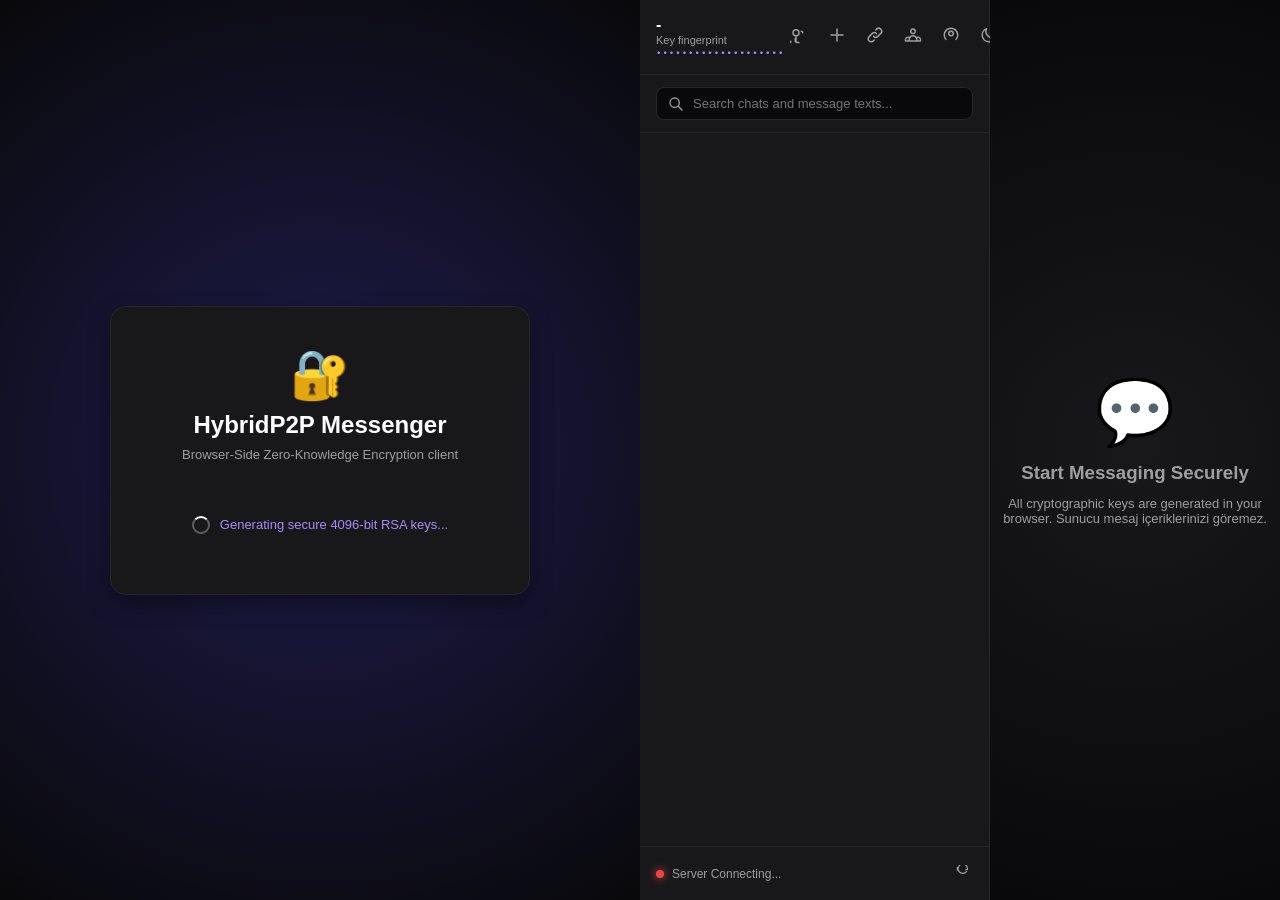
==== static/index.html @ 17b22558 "feat(web): voice messages and incoming link preview cards (W5b) voice.js (new), same protocol as des" ====
<!DOCTYPE html>
<html lang="en">
<head>
    <meta charset="UTF-8">
    <meta name="viewport" content="width=device-width, initial-scale=1.0">
    <title>HybridP2P E2EE Web Messenger</title>
    <meta http-equiv="Content-Security-Policy" 
          content="default-src 'self'; 
                   connect-src 'self' ws: wss: http: https:; 
                   script-src 'self' 'unsafe-inline'; 
                   style-src 'self' 'unsafe-inline' https://fonts.googleapis.com; 
                   font-src 'self' https://fonts.gstatic.com;
                   media-src 'self' blob:;
                   img-src 'self' data: blob:;">
    <!-- Google Fonts -->
    <link rel="preconnect" href="https://fonts.googleapis.com">
    <link rel="preconnect" href="https://fonts.gstatic.com" crossorigin>
    <link href="https://fonts.googleapis.com/css2?family=Outfit:wght@300;400;500;600;700&display=swap" rel="stylesheet">
    
    <link rel="stylesheet" href="./css/styles.css">
    <script>
        try {
            var p = JSON.parse(localStorage.getItem("hybridp2p_prefs") || "{}");
            document.documentElement.dataset.theme = p.theme === "light" ? "light" : "dark";
        } catch (e) { document.documentElement.dataset.theme = "dark"; }
    </script>
</head>
<body>

    <div id="app">
        <!-- ── SCREEN 1: LOGIN ── -->
        <div id="login-screen" class="screen active">
            <div class="login-card">
                <div class="logo-container">
                    <div class="logo-icon">🔐</div>
                    <h2>HybridP2P Messenger</h2>
                    <p>Browser-Side Zero-Knowledge Encryption client</p>
                </div>
                
                <div id="loading-keys-section" class="hidden" style="margin-bottom: 20px;">
                    <div style="display: flex; align-items: center; justify-content: center; gap: 10px; color: var(--accent-hover);">
                        <div class="spinner"></div>
                        <span id="key-gen-status-text" style="font-size: 13px;">Generating secure 4096-bit RSA keys...</span>
                    </div>
                </div>

                <div id="login-form">
                    <div class="input-group">
                        <label for="username-input">Enter Username</label>
                        <input type="text" id="username-input" class="input-control" placeholder="example: alice" autofocus>
                    </div>
                    
                    <div style="text-align: left; margin-bottom: 20px;">
                        <div style="display: flex; align-items: center; gap: 8px; cursor: pointer;">
                            <input type="checkbox" id="import-key-checkbox" style="cursor: pointer; accent-color: var(--accent-color);">
                            <label for="import-key-checkbox" style="cursor: pointer; font-size: 13px; color: var(--text-muted); margin-bottom: 0; text-transform: none; letter-spacing: normal;">Import existing Private Key (.pem)</label>
                        </div>
                    </div>
                    
                    <div id="import-key-section" class="input-group hidden">
                        <div style="display: flex; flex-direction: column; gap: 8px; margin-bottom: 8px;">
                            <label for="import-key-file" style="font-size: 12px; font-weight: bold; text-transform: uppercase;">Or Upload Backup File (.txt / .pem)</label>
                            <input type="file" id="import-key-file" accept=".pem,.txt" style="font-size: 12px; color: var(--text-muted); background: var(--surface-deep); padding: 6px; border: 1px dashed var(--border-color); border-radius: 4px; cursor: pointer;">
                        </div>
                        
                        <label for="private-key-input">Private Key PEM</label>
                        <textarea id="private-key-input" class="input-control" rows="4" placeholder="-----BEGIN PRIVATE KEY-----&#10;...&#10;-----END PRIVATE KEY-----" style="font-family: monospace; font-size: 11px; resize: vertical; margin-bottom: 8px;"></textarea>
                        
                        <div style="display: flex; align-items: center; gap: 8px; cursor: pointer; margin-bottom: 8px;">
                            <input type="checkbox" id="decrypt-key-checkbox" style="cursor: pointer; accent-color: var(--accent-color);">
                            <label for="decrypt-key-checkbox" style="cursor: pointer; font-size: 13px; color: var(--text-muted); margin-bottom: 0; text-transform: none;">This key is password-encrypted</label>
                        </div>
                        
                        <div id="decrypt-password-section" class="hidden" style="margin-bottom: 8px;">
                            <label for="decrypt-password-input">Decryption Password</label>
                            <input type="password" id="decrypt-password-input" class="input-control" placeholder="Enter password to decrypt key">
                        </div>
                    </div>

                    <button id="login-btn" class="btn">
                        <span>Sign In</span>
                    </button>
                </div>
            </div>
        </div>

        <!-- ── SCREEN 2: MAIN MESSENGER ── -->
        <div id="chat-screen" class="screen">
            <!-- Sidebar -->
            <div class="sidebar">
                <div class="sidebar-header">
                    <div class="user-profile">
                        <span id="my-username" class="user-name">-</span>
                        <span id="my-fingerprint" class="user-sub">Key fingerprint</span>
                        <span id="my-private-key-display" class="user-sub" style="font-family: monospace; font-size: 9px; cursor: pointer; color: var(--accent-hover); letter-spacing: 1px; overflow: hidden; text-overflow: ellipsis; white-space: nowrap; max-width: 180px; margin-top: 2px;" title="Click to copy Private Key">••••••••••••••••••••</span>
                    </div>
                    <div class="sidebar-actions">
                        <button id="show-key-btn" class="action-icon-btn" title="View/Backup Private Key">
                            <svg width="18" height="18" fill="none" stroke="currentColor" viewBox="0 0 24 24" xmlns="http://www.w3.org/2000/svg"><path stroke-linecap="round" stroke-linejoin="round" stroke-width="2" d="M15 7a2 2 0 012 2m-9 4a4 4 0 110-8 4 4 0 110 8zm0 0v8a1 1 0 001 1h3m-4-1a1 1 0 01-1-1v-3m-6 4a1 1 0 11-2 0 1 1 0 012 0z"></path></svg>
                        </button>
                        <button id="add-chat-btn" class="action-icon-btn" title="New Chat / Group">
                            <svg width="18" height="18" fill="none" stroke="currentColor" viewBox="0 0 24 24" xmlns="http://www.w3.org/2000/svg"><path stroke-linecap="round" stroke-linejoin="round" stroke-width="2" d="M12 4v16m8-8H4"></path></svg>
                        </button>
                        <button id="pure-p2p-btn" class="action-icon-btn" title="Pure P2P (Sunucusuz Bağlantı)">
                            <svg width="18" height="18" fill="none" stroke="currentColor" viewBox="0 0 24 24" xmlns="http://www.w3.org/2000/svg"><path stroke-linecap="round" stroke-linejoin="round" stroke-width="2" d="M13.828 10.172a4 4 0 00-5.656 0l-4 4a4 4 0 105.656 5.656l1.102-1.101m-.758-4.899a4 4 0 005.656 0l4-4a4 4 0 00-5.656-5.656l-1.1 1.1"></path></svg>
                        </button>
                        <button id="contacts-btn" class="action-icon-btn" title="Kişi rehberi">
                            <svg width="18" height="18" fill="none" stroke="currentColor" viewBox="0 0 24 24" xmlns="http://www.w3.org/2000/svg"><path stroke-linecap="round" stroke-linejoin="round" stroke-width="2" d="M17 20h5v-2a3 3 0 00-5.356-1.857M17 20H7m10 0v-2c0-.656-.126-1.283-.356-1.857M7 20H2v-2a3 3 0 015.356-1.857M7 20v-2c0-.656.126-1.283.356-1.857m0 0a5.002 5.002 0 019.288 0M15 7a3 3 0 11-6 0 3 3 0 016 0z"></path></svg>
                        </button>
                        <button id="own-avatar-btn" class="action-icon-btn own-avatar-btn" title="Profil fotoğrafı (kişilerinize uçtan uca şifreli gönderilir)">
                            <svg width="18" height="18" fill="none" stroke="currentColor" viewBox="0 0 24 24" xmlns="http://www.w3.org/2000/svg"><path stroke-linecap="round" stroke-linejoin="round" stroke-width="2" d="M5.121 17.804A9 9 0 1118.88 17.8M15 10a3 3 0 11-6 0 3 3 0 016 0z"></path></svg>
                        </button>
                        <input type="file" id="own-avatar-input" accept="image/*" class="hidden">
                        <button id="theme-toggle-btn" class="action-icon-btn" title="Tema değiştir (açık / koyu)">
                            <svg width="18" height="18" fill="none" stroke="currentColor" viewBox="0 0 24 24" xmlns="http://www.w3.org/2000/svg"><path stroke-linecap="round" stroke-linejoin="round" stroke-width="2" d="M20.354 15.354A9 9 0 018.646 3.646 9.003 9.003 0 0012 21a9.003 9.003 0 008.354-5.646z"></path></svg>
                        </button>
                        <button id="sound-toggle-btn" class="action-icon-btn" title="Bildirim sesi">
                            <svg width="18" height="18" fill="none" stroke="currentColor" viewBox="0 0 24 24" xmlns="http://www.w3.org/2000/svg"><path stroke-linecap="round" stroke-linejoin="round" stroke-width="2" d="M15 17h5l-1.405-1.405A2.032 2.032 0 0118 14.158V11a6.002 6.002 0 00-4-5.659V5a2 2 0 10-4 0v.341C7.67 6.165 6 8.388 6 11v3.159c0 .538-.214 1.055-.595 1.436L4 17h5m6 0v1a3 3 0 11-6 0v-1m6 0H9"></path></svg>
                        </button>
                        <button id="logout-btn" class="action-icon-btn" title="Sign Out">
                            <svg width="18" height="18" fill="none" stroke="currentColor" viewBox="0 0 24 24" xmlns="http://www.w3.org/2000/svg"><path stroke-linecap="round" stroke-linejoin="round" stroke-width="2" d="M17 16l4-4m0 0l-4-4m4 4H7m6 4v1a3 3 0 01-3 3H6a3 3 0 01-3-3V7a3 3 0 013-3h4a3 3 0 013 3v1"></path></svg>
                        </button>
                    </div>
                </div>

                <!-- Global Search -->
                <div class="search-wrapper">
                    <div class="search-box">
                        <svg width="16" height="16" fill="none" stroke="currentColor" viewBox="0 0 24 24" xmlns="http://www.w3.org/2000/svg"><path stroke-linecap="round" stroke-linejoin="round" stroke-width="2" d="M21 21l-6-6m2-5a7 7 0 11-14 0 7 7 0 0114 0z"></path></svg>
                        <input type="text" id="global-search-input" placeholder="Search chats and message texts...">
                    </div>
                </div>

                <!-- Chat Tile Listings -->
                <div id="inbox-list" class="inbox-list">
                    <!-- Dynamic -->
                </div>

                <!-- Sidebar Server Status Footer -->
                <div class="sidebar-footer" id="sidebar-server-footer">
                    <div class="server-status-container">
                        <span class="server-status-dot offline" id="server-status-dot"></span>
                        <span class="server-status-text" id="server-status-text">Server Connecting...</span>
                    </div>
                    <button id="reconnect-server-btn" class="action-icon-btn" title="Reconnect to Server" style="padding: 4px;">
                        <svg width="14" height="14" fill="none" stroke="currentColor" viewBox="0 0 24 24" xmlns="http://www.w3.org/2000/svg"><path stroke-linecap="round" stroke-linejoin="round" stroke-width="2" d="M4 4v5h.582m15.356 2A8.001 8.001 0 1121.21 8H18.5"></path></svg>
                    </button>
                </div>
            </div>

            <!-- Chat Pane -->
            <div id="chat-window" class="chat-window">
                <!-- Empty state -->
                <div id="empty-chat-state" class="empty-chat-state">
                    <div class="empty-chat-icon">💬</div>
                    <h3>Start Messaging Securely</h3>
                    <p style="font-size: 13px; color: var(--text-muted); max-width: 320px; text-align: center;">All cryptographic keys are generated in your browser. Sunucu mesaj içeriklerinizi göremez.</p>
                </div>

                <!-- Active Chat Window -->
                <div id="active-chat" class="hidden" style="display: flex; flex-direction: column; height: 100%; width: 100%;">
                    <!-- Header -->
                    <div class="chat-header">
                        <div class="chat-header-info">
                            <div id="chat-avatar" class="avatar">U</div>
                            <div class="chat-header-meta">
                                <span id="chat-partner-name" class="chat-header-title">Partner</span>
                                <span id="chat-partner-status" class="chat-header-status">
                                    <span class="status-dot"></span> <span id="status-label">Offline</span>
                                </span>
                            </div>
                        </div>
                        <div class="chat-header-actions">
                            <!-- Audio Call -->
                            <button id="audio-call-btn" class="call-btn" title="Start Audio Call">
                                <svg width="17" height="17" fill="none" stroke="currentColor" viewBox="0 0 24 24"><path stroke-linecap="round" stroke-linejoin="round" stroke-width="2" d="M3 5a2 2 0 012-2h3.28a1 1 0 01.948.684l1.498 4.493a1 1 0 01-.502 1.21l-2.257 1.13a11.042 11.042 0 005.516 5.516l1.13-2.257a1 1 0 011.21-.502l4.493 1.498a1 1 0 01.684.949V19a2 2 0 01-2 2h-1C9.716 21 3 14.284 3 6V5z"/></svg>
                            </button>
                            <!-- Video Call -->
                            <button id="video-call-btn" class="call-btn" title="Start Video Call">
                                <svg width="17" height="17" fill="none" stroke="currentColor" viewBox="0 0 24 24"><path stroke-linecap="round" stroke-linejoin="round" stroke-width="2" d="M15 10l4.553-2.276A1 1 0 0121 8.723v6.554a1 1 0 01-1.447.894L15 14M5 18h8a2 2 0 002-2V8a2 2 0 00-2-2H5a2 2 0 00-2 2v8a2 2 0 002 2z"/></svg>
                            </button>
                            <!-- Ephemeral mode toggle -->
                            <button id="ephemeral-btn" class="action-icon-btn" title="Ephemeral Mode (Don't save chat history)">
                                <svg id="ephemeral-icon-svg" width="18" height="18" fill="none" stroke="currentColor" viewBox="0 0 24 24" xmlns="http://www.w3.org/2000/svg"><path stroke-linecap="round" stroke-linejoin="round" stroke-width="2" d="M15 12a3 3 0 11-6 0 3 3 0 016 0z"></path><path stroke-linecap="round" stroke-linejoin="round" stroke-width="2" d="M2.458 12C3.732 7.943 7.523 5 12 5c4.478 0 8.268 2.943 9.542 7-1.274 4.057-5.064 7-9.542 7-4.477 0-8.268-2.943-9.542-7z"></path></svg>
                            </button>
                            <!-- View Once toggle: circle with bold "1" -->
                            <button id="view-once-btn" class="action-icon-btn view-once-circle-btn" title="Send next message as View-Once">
                                <span class="view-once-circle-label">1</span>
                            </button>
                            <!-- Group Rekey -->
                            <button id="group-rekey-btn" class="action-icon-btn hidden" title="Generate New Group Key" style="color: var(--accent-hover);">
                                🔑
                            </button>
                            <!-- Leave Group -->
                            <button id="leave-group-btn" class="action-icon-btn hidden" title="Leave Group" style="color: var(--danger);">
                                ✕
                            </button>
                        </div>
                    </div>

                    <!-- Scrollable Chat Area -->
                    <div id="chat-body" class="chat-body">
                        <!-- Messages dynamic -->
                    </div>

                    <!-- Input Panel -->
                    <div class="chat-input-panel" style="flex-direction: column; align-items: stretch; gap: 8px;">
                        <!-- Staged File Preview -->
                        <div id="staged-file-container" class="hidden" style="display: flex; align-items: center; justify-content: space-between; background-color: var(--border-color); padding: 8px 12px; border-radius: 8px; font-size: 13px;">
                            <div style="display: flex; align-items: center; gap: 8px;">
                                <span style="font-size: 16px;">📎</span>
                                <span id="staged-file-name" style="font-weight: 500; max-width: 250px; overflow: hidden; text-overflow: ellipsis; white-space: nowrap;">filename.jpg</span>
                                <span id="staged-file-size" style="color: var(--text-muted); font-size: 11px;">(0 KB)</span>
                            </div>
                            <button id="cancel-staged-btn" class="action-icon-btn" style="color: var(--offline-color); padding: 2px;">✕</button>
                        </div>
                        
                        <!-- Uploading Progress Bar -->
                        <div id="upload-progress-container" class="hidden" style="width: 100%;">
                            <div style="display: flex; justify-content: space-between; font-size: 11px; margin-bottom: 4px; color: var(--accent-hover);">
                                <span id="upload-status-text">Encrypting and uploading...</span>
                                <span id="upload-percentage-text">0%</span>
                            </div>
                            <div style="width: 100%; height: 4px; background-color: var(--surface-alt); border-radius: 2px; overflow: hidden;">
                                <div id="upload-progress-bar" style="width: 0%; height: 100%; background-color: var(--accent-color); transition: width 0.2s;"></div>
                            </div>
                        </div>

                        <!-- Controls Row -->
                        <div style="display: flex; align-items: center; gap: 12px; width: 100%;">
                            <input type="file" id="file-input" class="hidden">
                            <button id="attach-btn" class="action-icon-btn" style="padding: 10px; border-radius: 50%; width: 40px; height: 40px; display: flex; align-items: center; justify-content: center; flex-shrink: 0; background-color: var(--surface-deep); border: 1px solid var(--border-color);" title="Attach file (Max 10MB)">
                                <svg width="18" height="18" fill="none" stroke="currentColor" viewBox="0 0 24 24" xmlns="http://www.w3.org/2000/svg">
                                    <path stroke-linecap="round" stroke-linejoin="round" stroke-width="2" d="M15.172 7l-6.586 6.586a2 2 0 102.828 2.828l6.414-6.586a4 4 0 00-5.656-5.656l-6.415 6.585a6 6 0 108.486 8.486L20.5 13"></path>
                                </svg>
                            </button>
                            <button id="voice-btn" class="action-icon-btn voice-btn" title="Sesli mesaj kaydet">
                                <svg width="18" height="18" fill="none" stroke="currentColor" viewBox="0 0 24 24" xmlns="http://www.w3.org/2000/svg"><path stroke-linecap="round" stroke-linejoin="round" stroke-width="2" d="M19 11a7 7 0 01-7 7m0 0a7 7 0 01-7-7m7 7v4m0 0H8m4 0h4m-4-8a3 3 0 01-3-3V5a3 3 0 116 0v6a3 3 0 01-3 3z"></path></svg>
                            </button>
                            <div id="recording-bar" class="recording-bar hidden">
                                <span class="rec-dot"></span>
                                <span id="recording-time">0:00</span>
                                <button id="recording-cancel-btn" class="action-icon-btn" title="Kaydı iptal et">✕</button>
                            </div>
                            <input type="text" id="message-input" class="input-message-box" placeholder="Type your secure message...">
                            <button id="send-btn" class="btn" style="width: auto; padding: 10px 18px; border-radius: 24px;">
                                <svg width="16" height="16" fill="none" stroke="currentColor" viewBox="0 0 24 24" xmlns="http://www.w3.org/2000/svg"><path stroke-linecap="round" stroke-linejoin="round" stroke-width="2" d="M12 19l9 2-9-18-9 18 9-2zm0 0v-8"></path></svg>
                            </button>
                        </div>
                    </div>
                </div>
            </div>
        </div>
    </div>

    <!-- ── VoIP: Incoming Call Overlay ── -->
    <div id="incoming-call-overlay">
        <div class="incoming-call-card">
            <div id="ic-avatar" class="incoming-call-avatar">U</div>
            <div id="ic-type" class="incoming-call-type">📞 Incoming Audio Call</div>
            <div id="ic-name" class="incoming-call-name">Caller</div>
            <div class="incoming-call-actions">
                <button class="call-action-btn accept" id="ic-accept-btn" title="Accept">
                    <svg width="28" height="28" fill="none" stroke="currentColor" viewBox="0 0 24 24"><path stroke-linecap="round" stroke-linejoin="round" stroke-width="2" d="M3 5a2 2 0 012-2h3.28a1 1 0 01.948.684l1.498 4.493a1 1 0 01-.502 1.21l-2.257 1.13a11.042 11.042 0 005.516 5.516l1.13-2.257a1 1 0 011.21-.502l4.493 1.498a1 1 0 01.684.949V19a2 2 0 01-2 2h-1C9.716 21 3 14.284 3 6V5z"/></svg>
                </button>
                <button class="call-action-btn reject" id="ic-reject-btn" title="Reject">
                    <svg width="28" height="28" fill="none" stroke="white" viewBox="0 0 24 24"><path stroke-linecap="round" stroke-linejoin="round" stroke-width="2" d="M16 8l2-2m0 0l2-2m-2 2l-2-2m2 2l2 2M3 5a2 2 0 012-2h3.28a1 1 0 01.948.684l1.498 4.493a1 1 0 01-.502 1.21l-2.257 1.13a11.042 11.042 0 005.516 5.516l1.13-2.257a1 1 0 011.21-.502l4.493 1.498a1 1 0 01.684.949V19a2 2 0 01-2 2h-1C9.716 21 3 14.284 3 6V5z"/></svg>
                </button>
            </div>
        </div>
    </div>

    <!-- ── VoIP: Active Call Screen ── -->
    <div id="active-call-screen">
        <!-- Hidden audio element for remote stream -->
        <audio id="remote-audio" autoplay playsinline style="display:none;"></audio>
        <video id="remote-video" autoplay playsinline style="display:none; width:100%; max-height:50vh; border-radius:16px; object-fit:cover;"></video>
        <video id="local-video"  autoplay muted    playsinline style="display:none; position:fixed; bottom:120px; right:24px; width:120px; border-radius:12px; border:2px solid var(--accent-color); z-index:9100;"></video>

        <div class="active-call-top">
            <div id="ac-avatar" class="active-call-avatar">U</div>
            <div id="ac-name" class="active-call-name">Partner</div>
            <div id="ac-status" class="active-call-status">Connecting...</div>
            <div id="call-timer">00:00</div>
            <div id="conn-quality" class="conn-quality">🔄 Establishing P2P connection...</div>
        </div>

        <div class="active-call-controls">
            <button id="mute-btn" class="ctrl-btn" title="Mute / Unmute">
                <svg width="22" height="22" fill="none" stroke="currentColor" viewBox="0 0 24 24"><path stroke-linecap="round" stroke-linejoin="round" stroke-width="2" d="M19 11a7 7 0 01-7 7m0 0a7 7 0 01-7-7m7 7v4m0 0H8m4 0h4m-4-8a3 3 0 01-3-3V5a3 3 0 116 0v6a3 3 0 01-3 3z"/></svg>
            </button>
            <button id="cam-btn" class="ctrl-btn hidden" title="Camera On / Off">
                <svg width="22" height="22" fill="none" stroke="currentColor" viewBox="0 0 24 24"><path stroke-linecap="round" stroke-linejoin="round" stroke-width="2" d="M15 10l4.553-2.276A1 1 0 0121 8.723v6.554a1 1 0 01-1.447.894L15 14M5 18h8a2 2 0 002-2V8a2 2 0 00-2-2H5a2 2 0 00-2 2v8a2 2 0 002 2z"/></svg>
            </button>
            <button id="end-call-btn" class="ctrl-btn end-call" title="End Call">
                <svg width="30" height="30" fill="none" stroke="white" viewBox="0 0 24 24"><path stroke-linecap="round" stroke-linejoin="round" stroke-width="2" d="M16 8l2-2m0 0l2-2m-2 2l-2-2m2 2l2 2M3 5a2 2 0 012-2h3.28a1 1 0 01.948.684l1.498 4.493a1 1 0 01-.502 1.21l-2.257 1.13a11.042 11.042 0 005.516 5.516l1.13-2.257a1 1 0 011.21-.502l4.493 1.498a1 1 0 01.684.949V19a2 2 0 01-2 2h-1C9.716 21 3 14.284 3 6V5z"/></svg>
            </button>
        </div>
    </div>

    <!-- Modal: Start New Chat -->
    <div id="new-chat-modal" class="modal-overlay">
        <div class="modal">
            <div class="modal-header">
                <span class="modal-title">New Chat / Group</span>
                <button id="modal-close-btn" class="action-icon-btn">✕</button>
            </div>
            <div class="modal-tabs" style="display: flex; gap: 15px; margin-bottom: 20px; border-bottom: 1px solid var(--border-color); padding-bottom: 10px;">
                <button id="tab-dm" class="tab-btn active" style="background: none; border: none; color: var(--accent-color); font-weight: 600; cursor: pointer; border-bottom: 2px solid var(--accent-color); padding-bottom: 5px; font-size: 14px;">Direct Message</button>
                <button id="tab-group" class="tab-btn" style="background: none; border: none; color: var(--text-muted); font-weight: 600; cursor: pointer; padding-bottom: 5px; font-size: 14px;">Group Chat</button>
            </div>
            
            <!-- DM Section -->
            <div id="section-dm" class="tab-section">
                <div class="input-group" style="margin-bottom: 0;">
                    <label for="new-username-input">Enter Username</label>
                    <input type="text" id="new-username-input" class="input-control" placeholder="bob">
                </div>
            </div>
            
            <!-- Group Section -->
            <div id="section-group" class="tab-section" style="display: none; flex-direction: column; gap: 15px;">
                <div class="input-group" style="margin-bottom: 0;">
                    <label for="group-name-input">Group Name</label>
                    <input type="text" id="group-name-input" class="input-control" placeholder="Project Team">
                </div>
                <div class="input-group" style="margin-bottom: 0;">
                    <label for="group-members-input">Group Members (comma-separated)</label>
                    <input type="text" id="group-members-input" class="input-control" placeholder="alice, bob, charlie">
                </div>
            </div>
            
            <div class="modal-footer" style="margin-top: 20px;">
                <button id="new-chat-cancel-btn" class="btn" style="background-color: var(--border-color); width: auto;">Cancel</button>
                <button id="new-chat-confirm-btn" class="btn" style="width: auto; padding: 10px 20px;">Start Chat</button>
            </div>
        </div>
    </div>

    <!-- Modal: Pure P2P (Sunucusuz) Connection -->
    <div id="p2p-modal" class="modal-overlay">
        <div class="modal" style="max-width: 480px;">
            <div class="modal-header">
                <span class="modal-title">Pure P2P (Sunucusuz Bağlantı)</span>
                <button id="p2p-close-btn" class="action-icon-btn">✕</button>
            </div>
            <p style="font-size: 12px; color: var(--text-muted); font-weight: 500; margin-bottom: 12px;">
                Sunucusuz doğrudan E2EE bağlantısı kurmak için SDP kodlarını kopyalayıp yapıştırın.
            </p>
            
            <!-- Tab Headers -->
            <div style="display: flex; gap: 10px; margin-bottom: 15px; border-bottom: 1px solid var(--border-color); padding-bottom: 5px;">
                <button id="p2p-tab-caller" class="tab-btn active" style="flex: 1; padding: 8px; background: transparent; border: none; color: var(--text-color); border-bottom: 2px solid var(--accent-color); font-weight: 600; cursor: pointer;">Arama Başlat (Caller)</button>
                <button id="p2p-tab-callee" class="tab-btn" style="flex: 1; padding: 8px; background: transparent; border: none; color: var(--text-muted); border-bottom: 2px solid transparent; font-weight: 600; cursor: pointer;">Aramaya Cevap Ver (Callee)</button>
            </div>

            <!-- Caller Tab Content -->
            <div id="p2p-content-caller" class="tab-content">
                <div class="input-group" style="margin-bottom: 10px;">
                    <label for="p2p-call-type">Görüşme Tipi</label>
                    <select id="p2p-call-type" class="input-control" style="background-color: var(--surface-deep); border: 1px solid var(--border-color); color: var(--text-color); padding: 10px; border-radius: 4px; width: 100%;">
                        <option value="audio">🎙️ Sesli Arama (Audio)</option>
                        <option value="video">📹 Görüntülü Arama (Video)</option>
                    </select>
                </div>
                <button id="p2p-gen-offer-btn" class="btn" style="background-color: var(--accent-color); margin-bottom: 10px;">1. Arama Teklifi (Offer) Üret</button>
                
                <div id="p2p-caller-loading" class="hidden" style="display: flex; align-items: center; gap: 8px; margin-bottom: 10px; color: var(--accent-hover);">
                    <div class="spinner" style="width: 16px; height: 16px; border: 2px solid transparent; border-top-color: var(--accent-color); border-radius: 50%; animation: spin 1s linear infinite;"></div>
                    <span style="font-size: 12px;">ICE adayları toplanıyor (bu işlem 2-5 sn sürebilir)...</span>
                </div>
                
                <div class="input-group" style="margin-bottom: 8px;">
                    <label for="p2p-offer-code">Sizin Teklifiniz (Offer Kodu)</label>
                    <textarea id="p2p-offer-code" class="input-control" rows="4" readonly placeholder="Burada kod üretilecek..." style="font-family: monospace; font-size: 10px; background-color: var(--surface-deep); color: var(--text-color); border-color: var(--border-color); resize: none;"></textarea>
                </div>
                <button id="p2p-copy-offer-btn" class="btn" style="background-color: var(--border-color); margin-bottom: 15px;" disabled>Teklifi Kopyala</button>

                <div class="input-group" style="margin-bottom: 8px;">
                    <label for="p2p-caller-answer-code">2. Karşı Tarafın Cevabı (Answer Kodu)</label>
                    <textarea id="p2p-caller-answer-code" class="input-control" rows="4" placeholder="Karşı taraftan gelen Answer kodunu buraya yapıştırın..." style="font-family: monospace; font-size: 10px; background-color: var(--surface-deep); color: var(--text-color); border-color: var(--border-color); resize: none;"></textarea>
                </div>
                <button id="p2p-connect-btn" class="btn" style="background-color: var(--accent-color);" disabled>3. Bağlan ve Görüşmeyi Başlat</button>
            </div>

            <!-- Callee Tab Content -->
            <div id="p2p-content-callee" class="tab-content hidden">
                <div class="input-group" style="margin-bottom: 10px;">
                    <label for="p2p-callee-offer-code">1. Karşı Tarafın Teklifi (Offer Kodu)</label>
                    <textarea id="p2p-callee-offer-code" class="input-control" rows="4" placeholder="Karşı taraftan gelen Offer kodunu buraya yapıştırın..." style="font-family: monospace; font-size: 10px; background-color: var(--surface-deep); color: var(--text-color); border-color: var(--border-color); resize: none;"></textarea>
                </div>
                <button id="p2p-gen-answer-btn" class="btn" style="background-color: var(--accent-color); margin-bottom: 10px;">2. Kabul Et ve Cevap (Answer) Üret</button>
                
                <div id="p2p-callee-loading" class="hidden" style="display: flex; align-items: center; gap: 8px; margin-bottom: 10px; color: var(--accent-hover);">
                    <div class="spinner" style="width: 16px; height: 16px; border: 2px solid transparent; border-top-color: var(--accent-color); border-radius: 50%; animation: spin 1s linear infinite;"></div>
                    <span style="font-size: 12px;">ICE adayları toplanıyor (bu işlem 2-5 sn sürebilir)...</span>
                </div>
                
                <div class="input-group" style="margin-bottom: 8px;">
                    <label for="p2p-answer-code">Kabul Cevabınız (Answer Kodu)</label>
                    <textarea id="p2p-answer-code" class="input-control" rows="4" readonly placeholder="Cevap kodunuz burada üretilecek..." style="font-family: monospace; font-size: 10px; background-color: var(--surface-deep); color: var(--text-color); border-color: var(--border-color); resize: none;"></textarea>
                </div>
                <button id="p2p-copy-answer-btn" class="btn" style="background-color: var(--border-color);" disabled>Cevabı Kopyala</button>
            </div>
        </div>
    </div>

    <!-- Modal: Backup Private Key -->
    <div id="backup-key-modal" class="modal-overlay">
        <div class="modal">
            <div class="modal-header">
                <span class="modal-title">Backup Private Key</span>
                <button id="backup-key-close-btn" class="action-icon-btn">✕</button>
            </div>
            <p style="font-size: 12px; color: var(--danger); font-weight: 500;">WARNING: Keep this private key secret! Anyone with access to this key can read your messages and impersonate you.</p>
            <div class="input-group" style="margin-bottom: 12px;">
                <label for="backup-key-textarea">Your Private Key PEM</label>
                <textarea id="backup-key-textarea" class="input-control" rows="6" readonly style="font-family: monospace; font-size: 10px; resize: none; background-color: var(--surface-deep); color: var(--text-color); border-color: var(--border-color);"></textarea>
            </div>
            <div style="border-top: 1px solid var(--border-color); padding-top: 12px; margin-bottom: 12px; text-align: left;">
                <label style="font-size: 12px; font-weight: bold; text-transform: uppercase; margin-bottom: 6px; display: block;">🔒 Encrypt Backup with Password (Highly Recommended)</label>
                <div style="display: flex; gap: 8px;">
                    <input type="password" id="backup-password-input" class="input-control" placeholder="Choose a password for backup" style="margin-bottom: 0; background-color: var(--surface-deep); border: 1px solid var(--border-color); color: var(--text-color); border-radius: 4px; padding: 10px;">
                    <button id="backup-key-encrypt-download-btn" class="btn" style="width: auto; padding: 10px 16px; font-size: 13px; white-space: nowrap; background-color: var(--accent-color);">Encrypt & Download</button>
                </div>
            </div>
            <div class="modal-footer">
                <button id="backup-key-copy-btn" class="btn" style="background-color: var(--border-color); width: auto; padding: 10px 20px;">Copy PEM</button>
            </div>
        </div>
    </div>

    <!-- Modal: Kişi rehberi -->
    <div id="contacts-modal" class="modal-overlay">
        <div class="modal" style="max-width: 440px;">
            <div class="modal-header">
                <span class="modal-title">Kişi rehberi</span>
                <button id="contacts-close-btn" class="action-icon-btn">✕</button>
            </div>
            <input type="text" id="contacts-search" class="input-control" placeholder="İsme göre ara...">
            <div id="contacts-list" class="contacts-list"></div>
            <p style="font-size: 11px; color: var(--text-muted); margin-top: 8px;">Parmak izini karşı tarafla başka bir kanaldan (yüz yüze, telefon) karşılaştırarak anahtarın gerçekten ona ait olduğunu doğrulayın.</p>
        </div>
    </div>

    <!-- Modal: Mesajı düzenle / herkesten sil -->
    <div id="edit-message-modal" class="modal-overlay">
        <div class="modal" style="max-width: 420px;">
            <div class="modal-header">
                <span class="modal-title">Mesajı düzenle</span>
            </div>
            <textarea id="edit-message-input" class="input-control" rows="3" maxlength="8000" style="resize: vertical;"></textarea>
            <p style="font-size: 11px; color: var(--text-muted); margin-top: 6px;">"Herkesten sil" karşı tarafta da kaldırır; mesaj daha önce okunmuş veya kopyalanmış olabilir.</p>
            <div class="modal-footer" style="display: flex; gap: 8px; justify-content: space-between;">
                <button id="edit-message-delete-btn" class="btn" style="width: auto; padding: 10px 16px; background-color: var(--danger);">Herkesten sil</button>
                <div style="display: flex; gap: 8px;">
                    <button id="edit-message-cancel-btn" class="btn" style="width: auto; padding: 10px 16px; background-color: var(--border-color); color: var(--text-color);">İptal</button>
                    <button id="edit-message-save-btn" class="btn" style="width: auto; padding: 10px 16px;">Kaydet</button>
                </div>
            </div>
        </div>
    </div>

    <!-- Modal: View Once Message -->
    <div id="view-once-modal" class="modal-overlay">
        <div class="modal" style="max-width: 400px; text-align: center;">
            <div class="modal-header" style="justify-content: center;">
                <span class="modal-title" style="color: var(--danger); font-weight: 700; display: flex; align-items: center; gap: 6px;">
                    👁️ View-Once Message
                </span>
            </div>
            <div style="background-color: var(--surface-deep); border: 1px solid var(--border-color); border-radius: 8px; padding: 24px; margin: 8px 0; font-size: 15px; word-wrap: break-word; color: var(--text-color); min-height: 80px; display: flex; align-items: center; justify-content: center; line-height: 1.5;">
                <span id="view-once-modal-content"></span>
            </div>
            <p style="font-size: 11px; color: var(--text-muted); margin-bottom: 8px;">Closing this window will permanently destroy the message.</p>
            <div class="modal-footer" style="justify-content: center;">
                <button id="view-once-modal-close-btn" class="btn" style="width: auto; padding: 10px 32px; background-color: var(--danger);">Close & Destroy</button>
            </div>
        </div>
    </div>

    <!-- Web Crypto Implementation Scripts -->
    <script type="module" src="./js/app.js"></script>
</body>
</html>
---- static/css/styles.css ----
/* Custom Vanilla CSS for Premium UI/UX */
:root {
    --bg-color: #09090b;
    --container-bg: #18181b;
    --border-color: #27272a;
    --accent-color: #8b5cf6;
    --accent-hover: #a78bfa;
    --text-color: #ffffff;
    --text-muted: #9e9e9e;
    --bubble-me: #8b5cf6;
    --bubble-other: #27272a;
    --online-color: #22c55e;
    --offline-color: #ef4444;
    /* Tema belirteçleri: renkler yalnızca burada ve aşağıdaki açık tema bloğunda */
    --surface-deep: #09090b;
    --surface: #18181b;
    --surface-alt: #27272a;
    --bubble-me-text: #ffffff;
    --bubble-other-text: #ffffff;
    --system-bubble-bg: rgba(39, 39, 42, 0.6);
    --subtle-border: rgba(255, 255, 255, 0.05);
    --login-glow: #1e1b4b;
    --danger: #ef4444;
    color-scheme: dark;
}

:root[data-theme="light"] {
    --bg-color: #f4f4f5;
    --container-bg: #ffffff;
    --border-color: #e4e4e7;
    --accent-color: #7c3aed;
    --accent-hover: #6d28d9;
    --text-color: #18181b;
    --text-muted: #6b6b75;
    --bubble-me: #7c3aed;
    --bubble-other: #ffffff;
    --surface-deep: #fafafa;
    --surface: #ffffff;
    --surface-alt: #ececef;
    --bubble-other-text: #18181b;
    --system-bubble-bg: rgba(228, 228, 231, 0.85);
    --subtle-border: rgba(0, 0, 0, 0.06);
    --login-glow: #ede9fe;
    color-scheme: light;
}

* {
    box-sizing: border-box;
    margin: 0;
    padding: 0;
    font-family: 'Outfit', sans-serif;
    scrollbar-width: thin;
    scrollbar-color: var(--border-color) transparent;
}

body {
    background-color: var(--bg-color);
    color: var(--text-color);
    height: 100vh;
    display: flex;
    align-items: center;
    justify-content: center;
    overflow: hidden;
}

/* App Wrapper */
#app {
    width: 100vw;
    height: 100vh;
    display: flex;
    background-color: var(--bg-color);
}

/* Screens */
.screen {
    display: none;
    width: 100%;
    height: 100%;
}

.screen.active {
    display: flex;
}

/* ── Login Screen ── */
#login-screen {
    flex-direction: column;
    align-items: center;
    justify-content: center;
    background: radial-gradient(circle at center, var(--login-glow) 0%, var(--surface-deep) 100%);
}

.login-card {
    background-color: var(--container-bg);
    border: 1px solid var(--border-color);
    border-radius: 16px;
    padding: 40px;
    width: 100%;
    max-width: 420px;
    box-shadow: 0 10px 25px -5px rgba(0, 0, 0, 0.5);
    text-align: center;
    animation: fadeIn 0.4s ease-out;
}

.logo-container {
    margin-bottom: 24px;
    display: flex;
    flex-direction: column;
    align-items: center;
}

.logo-icon {
    font-size: 48px;
    color: var(--accent-color);
    margin-bottom: 8px;
}

.login-card h2 {
    font-size: 24px;
    font-weight: 700;
    margin-bottom: 8px;
}

.login-card p {
    color: var(--text-muted);
    font-size: 13px;
    margin-bottom: 30px;
}

.input-group {
    text-align: left;
    margin-bottom: 20px;
}

.input-group label {
    display: block;
    font-size: 12px;
    font-weight: 500;
    margin-bottom: 6px;
    color: var(--text-muted);
    text-transform: uppercase;
    letter-spacing: 0.05em;
}

.input-control {
    width: 100%;
    background-color: var(--surface-deep);
    border: 1px solid var(--border-color);
    border-radius: 8px;
    padding: 12px 16px;
    color: var(--text-color);
    font-size: 14px;
    transition: border-color 0.2s;
}

.input-control:focus {
    outline: none;
    border-color: var(--accent-color);
}

.btn {
    width: 100%;
    background-color: var(--accent-color);
    color: var(--text-color);
    border: none;
    border-radius: 8px;
    padding: 12px;
    font-size: 14px;
    font-weight: 600;
    cursor: pointer;
    transition: background-color 0.2s, transform 0.1s;
    display: flex;
    align-items: center;
    justify-content: center;
    gap: 8px;
}

.btn:hover {
    background-color: var(--accent-hover);
}

.btn:active {
    transform: scale(0.98);
}

.btn:disabled {
    background-color: var(--border-color);
    cursor: not-allowed;
    transform: none;
}

.spinner {
    width: 18px;
    height: 18px;
    border: 2px solid rgba(255, 255, 255, 0.3);
    border-top-color: white;
    border-radius: 50%;
    animation: spin 0.8s linear infinite;
}

/* ── Main Chat Screen ── */
#chat-screen {
    display: flex;
    width: 100%;
    height: 100%;
}

/* Sidebar */
.sidebar {
    width: 350px;
    border-right: 1px solid var(--border-color);
    background-color: var(--container-bg);
    display: flex;
    flex-direction: column;
    flex-shrink: 0;
}

.sidebar-header {
    padding: 16px;
    border-bottom: 1px solid var(--border-color);
    display: flex;
    align-items: center;
    justify-content: space-between;
}

.user-profile {
    display: flex;
    flex-direction: column;
}

.user-name {
    font-size: 16px;
    font-weight: 600;
}

.user-sub {
    font-size: 11px;
    color: var(--text-muted);
}

.sidebar-actions {
    display: flex;
    gap: 8px;
}

.action-icon-btn {
    background: transparent;
    border: none;
    color: var(--text-muted);
    font-size: 18px;
    cursor: pointer;
    padding: 6px;
    border-radius: 6px;
    transition: background-color 0.2s, color 0.2s;
}

.action-icon-btn:hover {
    background-color: var(--surface-deep);
    color: var(--text-color);
}

/* Search Bar Wrapper */
.search-wrapper {
    padding: 12px 16px;
    border-bottom: 1px solid var(--border-color);
    background-color: var(--container-bg);
}

.search-box {
    position: relative;
    display: flex;
    align-items: center;
}

.search-box input {
    width: 100%;
    background-color: var(--surface-deep);
    border: 1px solid var(--border-color);
    border-radius: 8px;
    padding: 8px 12px 8px 36px;
    color: var(--text-color);
    font-size: 13px;
}

.search-box input:focus {
    outline: none;
    border-color: var(--accent-color);
}

.search-box svg {
    position: absolute;
    left: 12px;
    color: var(--text-muted);
    pointer-events: none;
}

/* Inbox List */
.inbox-list {
    flex: 1;
    overflow-y: auto;
    padding: 8px;
    display: flex;
    flex-direction: column;
    gap: 4px;
}

.chat-tile {
    display: flex;
    align-items: center;
    gap: 12px;
    padding: 12px;
    border-radius: 8px;
    cursor: pointer;
    transition: background-color 0.2s;
    background-color: var(--surface);
}

.chat-tile:hover {
    background-color: var(--surface-alt);
}

.chat-tile.active {
    background-color: var(--surface-alt);
    border-left: 3px solid var(--accent-color);
}

.avatar {
    width: 40px;
    height: 40px;
    border-radius: 50%;
    background-color: var(--accent-color);
    display: flex;
    align-items: center;
    justify-content: center;
    font-weight: 600;
    color: white;
    font-size: 16px;
    flex-shrink: 0;
}

.avatar.group {
    background-color: #007acc;
}

.chat-tile-content {
    flex: 1;
    display: flex;
    flex-direction: column;
    gap: 2px;
    overflow: hidden;
}

.chat-tile-header {
    display: flex;
    align-items: center;
    justify-content: space-between;
}

.chat-tile-name {
    font-weight: 600;
    font-size: 14px;
    overflow: hidden;
    text-overflow: ellipsis;
    white-space: nowrap;
}

.chat-tile-time {
    font-size: 10px;
    color: var(--text-muted);
}

.chat-tile-time.unread {
    color: var(--online-color);
}

.chat-tile-footer {
    display: flex;
    align-items: center;
    justify-content: space-between;
    gap: 10px;
}

.chat-tile-lastmsg {
    font-size: 12px;
    color: var(--text-muted);
    overflow: hidden;
    text-overflow: ellipsis;
    white-space: nowrap;
    flex: 1;
}

.badge {
    background-color: var(--accent-color);
    color: white;
    font-size: 10px;
    font-weight: 700;
    padding: 2px 6px;
    border-radius: 10px;
    flex-shrink: 0;
}

.empty-inbox {
    display: flex;
    flex-direction: column;
    align-items: center;
    justify-content: center;
    padding: 40px 20px;
    text-align: center;
    color: var(--text-muted);
    gap: 8px;
}

.empty-inbox-icon {
    font-size: 36px;
    color: var(--border-color);
}

/* Main Chat Window */
.chat-window {
    flex: 1;
    background-color: var(--surface-deep);
    display: flex;
    flex-direction: column;
    position: relative;
}

.empty-chat-state {
    flex: 1;
    display: flex;
    flex-direction: column;
    align-items: center;
    justify-content: center;
    color: var(--text-muted);
    gap: 12px;
    background: radial-gradient(circle at center, var(--surface) 0%, var(--surface-deep) 100%);
}

.empty-chat-icon {
    font-size: 64px;
    color: var(--border-color);
}

.chat-header {
    padding: 12px 20px;
    background-color: var(--container-bg);
    border-bottom: 1px solid var(--border-color);
    display: flex;
    align-items: center;
    justify-content: space-between;
}

.chat-header-info {
    display: flex;
    align-items: center;
    gap: 12px;
}

.chat-header-meta {
    display: flex;
    flex-direction: column;
}

.chat-header-title {
    font-size: 15px;
    font-weight: 600;
}

.chat-header-status {
    font-size: 11px;
    color: var(--text-muted);
    display: flex;
    align-items: center;
    gap: 4px;
}

.status-dot {
    width: 8px;
    height: 8px;
    border-radius: 50%;
    background-color: var(--text-muted);
    display: inline-block;
}

.status-dot.online {
    background-color: var(--online-color);
}

.status-dot.offline {
    background-color: var(--offline-color);
}

.chat-header-actions {
    display: flex;
    gap: 8px;
}

/* Chat Body */
.chat-body {
    flex: 1;
    overflow-y: auto;
    padding: 20px;
    display: flex;
    flex-direction: column;
    gap: 12px;
}

/* Message Bubbles */
.msg-container {
    display: flex;
    width: 100%;
}

.msg-container.me {
    justify-content: flex-end;
}

.msg-container.other {
    justify-content: flex-start;
}

.msg-bubble {
    max-width: 65%;
    padding: 10px 14px;
    border-radius: 12px;
    font-size: 14px;
    position: relative;
    box-shadow: 0 1px 2px rgba(0,0,0,0.2);
    word-wrap: break-word;
    display: flex;
    flex-direction: column;
    gap: 4px;
}

.msg-container.me .msg-bubble {
    background-color: var(--bubble-me);
    color: var(--bubble-me-text);
    border-bottom-right-radius: 2px;
}

.msg-container.other .msg-bubble {
    background-color: var(--bubble-other);
    color: var(--bubble-other-text);
    border-bottom-left-radius: 2px;
    border: 1px solid var(--border-color);
}

.msg-sender {
    font-size: 10px;
    font-weight: 600;
    color: var(--accent-hover);
}

.msg-text {
    line-height: 1.4;
}

.msg-meta {
    display: flex;
    align-items: center;
    justify-content: flex-end;
    gap: 4px;
    margin-top: 2px;
}

.msg-time {
    font-size: 9px;
    color: inherit;
    opacity: 0.65;
}

.msg-status-tick {
    font-size: 10px;
    color: inherit;
    opacity: 0.55;
    font-weight: bold;
    margin-left: 2px;
}

.msg-status-tick.read {
    color: var(--online-color); /* Green double tick */
}

/* System and Ephemeral Messages */
.msg-container.system {
    justify-content: center;
}

.msg-system-bubble {
    background-color: var(--system-bubble-bg);
    color: var(--text-muted);
    font-size: 11px;
    padding: 4px 12px;
    border-radius: 20px;
    border: 1px solid var(--subtle-border);
    text-align: center;
}

/* Input Panel */
.chat-input-panel {
    padding: 16px 20px;
    background-color: var(--container-bg);
    border-top: 1px solid var(--border-color);
    display: flex;
    align-items: center;
    gap: 12px;
}

.input-message-box {
    flex: 1;
    background-color: var(--surface-deep);
    border: 1px solid var(--border-color);
    border-radius: 24px;
    padding: 10px 18px;
    color: var(--text-color);
    font-size: 14px;
    transition: border-color 0.2s;
}

.input-message-box:focus {
    outline: none;
    border-color: var(--accent-color);
}

/* Search Results Headers in global list */
.list-section-header {
    font-size: 11px;
    font-weight: 700;
    color: var(--accent-color);
    padding: 12px 12px 4px 12px;
    letter-spacing: 0.05em;
}

/* Modals */
.modal-overlay {
    display: none;
    position: fixed;
    top: 0;
    left: 0;
    width: 100vw;
    height: 100vh;
    background-color: rgba(0, 0, 0, 0.7);
    z-index: 100;
    align-items: center;
    justify-content: center;
    backdrop-filter: blur(4px);
}

.modal-overlay.active {
    display: flex;
}

.modal {
    background-color: var(--container-bg);
    border: 1px solid var(--border-color);
    border-radius: 12px;
    width: 90%;
    max-width: 450px;
    padding: 24px;
    box-shadow: 0 10px 30px rgba(0,0,0,0.6);
    display: flex;
    flex-direction: column;
    gap: 16px;
    animation: scaleUp 0.2s ease-out;
}

.modal-header {
    display: flex;
    align-items: center;
    justify-content: space-between;
}

.modal-title {
    font-size: 18px;
    font-weight: 600;
}

.modal-footer {
    display: flex;
    justify-content: flex-end;
    gap: 8px;
}

/* ── Animations ── */
@keyframes fadeIn {
    from { opacity: 0; transform: translateY(10px); }
    to { opacity: 1; transform: translateY(0); }
}

@keyframes scaleUp {
    from { opacity: 0; transform: scale(0.95); }
    to { opacity: 1; transform: scale(1); }
}

@keyframes spin {
    to { transform: rotate(360deg); }
}

/* Hide elements helper */
.hidden {
    display: none !important;
}

/* View Once Overlay inside chat */
.view-once-btn-badge {
    background-color: #ef4444;
    color: white;
    font-size: 9px;
    font-weight: 800;
    width: 16px;
    height: 16px;
    border-radius: 50%;
    display: inline-flex;
    align-items: center;
    justify-content: center;
    vertical-align: middle;
    margin-left: 2px;
    line-height: 1;
    flex-shrink: 0;
}

/* View Once circle button */
.view-once-circle-btn {
    width: 28px;
    height: 28px;
    border-radius: 50%;
    border: 2px solid var(--text-muted);
    display: inline-flex;
    align-items: center;
    justify-content: center;
    padding: 0;
    transition: border-color 0.2s, color 0.2s, background-color 0.2s;
}

.view-once-circle-btn .view-once-circle-label {
    font-size: 13px;
    font-weight: 800;
    line-height: 1;
    color: var(--text-muted);
    transition: color 0.2s;
}

.view-once-circle-btn.view-once-active {
    border-color: #ef4444;
    background-color: rgba(239, 68, 68, 0.1);
}

.view-once-circle-btn.view-once-active .view-once-circle-label {
    color: #ef4444;
}

/* Ephemeral active state */
.action-icon-btn.ephemeral-active {
    color: #f59e0b;
}

.view-once-placeholder {
    display: flex;
    align-items: center;
    gap: 8px;
    color: #ef4444;
    cursor: pointer;
    font-weight: 500;
}

.view-once-decrypted {
    background-color: rgba(239, 68, 68, 0.1) !important;
    border: 1px solid rgba(239, 68, 68, 0.3) !important;
}

/* Server Status & Key Backup CSS */
.sidebar-footer {
    padding: 12px 16px;
    border-top: 1px solid var(--border-color);
    background-color: var(--container-bg);
    display: flex;
    align-items: center;
    justify-content: space-between;
    font-size: 12px;
    color: var(--text-muted);
}

.server-status-container {
    display: flex;
    align-items: center;
    gap: 8px;
}

.server-status-dot {
    width: 8px;
    height: 8px;
    border-radius: 50%;
    background-color: var(--offline-color);
    display: inline-block;
}

.server-status-dot.online {
    background-color: var(--online-color);
    box-shadow: 0 0 8px var(--online-color);
}

.server-status-dot.offline {
    background-color: var(--offline-color);
    box-shadow: 0 0 8px var(--offline-color);
}

.server-status-text {
    font-weight: 500;
}

/* ── VoIP ─────────────────────────────────────────────── */

/* Incoming Call Overlay */
#incoming-call-overlay {
    display: none;
    position: fixed;
    inset: 0;
    z-index: 9000;
    background: rgba(9, 9, 11, 0.92);
    backdrop-filter: blur(20px);
    align-items: center;
    justify-content: center;
    animation: fadeIn 0.3s ease-out;
}
#incoming-call-overlay.visible {
    display: flex;
}
.incoming-call-card {
    background: var(--container-bg);
    border: 1px solid var(--border-color);
    border-radius: 24px;
    padding: 40px 48px;
    text-align: center;
    box-shadow: 0 25px 60px rgba(0,0,0,0.6), 0 0 0 1px rgba(139,92,246,0.2);
    max-width: 340px;
    width: 90%;
    animation: callPulse 2s ease-in-out infinite;
}
@keyframes callPulse {
    0%, 100% { box-shadow: 0 25px 60px rgba(0,0,0,0.6), 0 0 0 1px rgba(139,92,246,0.2); }
    50%       { box-shadow: 0 25px 60px rgba(0,0,0,0.6), 0 0 0 4px rgba(139,92,246,0.35), 0 0 40px rgba(139,92,246,0.12); }
}
.incoming-call-avatar {
    width: 80px; height: 80px;
    border-radius: 50%;
    background: linear-gradient(135deg, var(--accent-color), #6366f1);
    display: flex; align-items: center; justify-content: center;
    font-size: 32px; font-weight: 700;
    color: white;
    margin: 0 auto 20px;
}
.incoming-call-type {
    font-size: 12px;
    color: var(--text-muted);
    text-transform: uppercase;
    letter-spacing: 1.5px;
    margin-bottom: 6px;
}
.incoming-call-name {
    font-size: 22px;
    font-weight: 700;
    margin-bottom: 32px;
}
.incoming-call-actions {
    display: flex;
    gap: 32px;
    justify-content: center;
}
.call-action-btn {
    width: 64px; height: 64px;
    border-radius: 50%;
    border: none;
    cursor: pointer;
    display: flex; align-items: center; justify-content: center;
    font-size: 24px;
    transition: transform 0.15s, filter 0.15s;
}
.call-action-btn:hover { transform: scale(1.1); }
.call-action-btn.accept  { background: #22c55e; }
.call-action-btn.reject  { background: #ef4444; }
.call-action-btn.reject:hover { filter: brightness(1.15); }

/* Active Call Screen */
#active-call-screen {
    display: none;
    position: fixed;
    inset: 0;
    z-index: 8900;
    background: radial-gradient(ellipse at 50% 30%, #1e1b4b 0%, #09090b 70%);
    flex-direction: column;
    align-items: center;
    justify-content: space-between;
    padding: 60px 24px 48px;
    animation: fadeIn 0.3s ease-out;
}
#active-call-screen.visible {
    display: flex;
}
.active-call-top {
    text-align: center;
    flex: 1;
    display: flex;
    flex-direction: column;
    align-items: center;
    justify-content: center;
    gap: 16px;
}
.active-call-avatar {
    width: 100px; height: 100px;
    border-radius: 50%;
    background: linear-gradient(135deg, var(--accent-color), #6366f1);
    display: flex; align-items: center; justify-content: center;
    font-size: 42px; font-weight: 700; color: white;
    box-shadow: 0 0 0 12px rgba(139,92,246,0.12), 0 0 0 24px rgba(139,92,246,0.06);
}
.active-call-name {
    font-size: 26px;
    font-weight: 700;
    margin-top: 8px;
}
.active-call-status {
    font-size: 13px;
    color: var(--text-muted);
}
#call-timer {
    font-size: 28px;
    font-weight: 300;
    color: var(--accent-hover);
    font-variant-numeric: tabular-nums;
    letter-spacing: 2px;
}
.active-call-controls {
    display: flex;
    gap: 20px;
    justify-content: center;
    align-items: center;
    flex-wrap: wrap;
}
.ctrl-btn {
    width: 56px; height: 56px;
    border-radius: 50%;
    border: none;
    cursor: pointer;
    display: flex; align-items: center; justify-content: center;
    font-size: 20px;
    background: rgba(255,255,255,0.08);
    color: white;
    transition: background 0.2s, transform 0.15s;
}
.ctrl-btn:hover     { background: rgba(255,255,255,0.15); transform: scale(1.05); }
.ctrl-btn.active    { background: var(--accent-color); }
.ctrl-btn.end-call  { background: #ef4444; width: 72px; height: 72px; font-size: 26px; }
.ctrl-btn.end-call:hover { background: #dc2626; }
.conn-quality {
    font-size: 11px;
    color: var(--text-muted);
    text-align: center;
    margin-top: 8px;
}

/* Call button in chat header */
.call-btn {
    background: transparent;
    border: 1px solid var(--border-color);
    border-radius: 50%;
    width: 36px; height: 36px;
    display: flex; align-items: center; justify-content: center;
    cursor: pointer;
    color: var(--text-muted);
    transition: background 0.2s, color 0.2s, border-color 0.2s;
    padding: 0;
}
.call-btn:hover { background: rgba(139,92,246,0.15); color: var(--accent-hover); border-color: var(--accent-color); }
.tab-btn {
    font-size: 13px;
    font-weight: 500;
    transition: all 0.2s ease;
}
.tab-btn.active {
    color: var(--text-color) !important;
    border-bottom-color: var(--accent-color) !important;
}
.tab-content {
    display: flex;
    flex-direction: column;
    gap: 12px;
}
.tab-content.hidden {
    display: none;
}

/* ── Okundu tiki: soluk taban opaklığı yeşili bastırmasın ── */
.msg-status-tick.read {
    opacity: 1;
}

/* ── Tarih ayırıcı ("Bugün", "Dün", "6 Ekim 2026") ── */
.date-separator {
    display: flex;
    justify-content: center;
    margin: 10px 0 4px;
}
.date-separator span {
    background-color: var(--system-bubble-bg);
    color: var(--text-muted);
    border: 1px solid var(--subtle-border);
    font-size: 11px;
    font-weight: 500;
    padding: 3px 12px;
    border-radius: 20px;
}

/* ── "yazıyor…" göstergesi (sohbet başlığındaki durum satırında) ── */
.typing-label {
    color: var(--accent-hover);
    font-style: italic;
}

/* ── Tercih düğmeleri (tema / ses) ── */
.action-icon-btn.pref-off {
    opacity: 0.45;
}

/* ── Mesaj düzenleme / silme ── */
.msg-actions-btn {
    background: none;
    border: none;
    color: inherit;
    opacity: 0.6;
    cursor: pointer;
    font-size: 13px;
    line-height: 1;
    padding: 0 2px;
}
.msg-actions-btn:hover {
    opacity: 1;
}
.msg-edited {
    font-size: 9px;
    font-style: italic;
    opacity: 0.65;
}
.msg-deleted {
    font-style: italic;
    color: var(--text-muted);
    font-size: 13px;
}
.msg-container .msg-bubble.deleted {
    background-color: var(--surface) !important;
    color: var(--text-muted) !important;
    border: 1px solid var(--border-color);
}

/* ── Avatar fotoğrafı ve kişi rehberi ── */
.avatar {
    overflow: hidden;
}
.avatar-img {
    width: 100%;
    height: 100%;
    object-fit: cover;
    display: block;
}
.own-avatar-btn .avatar-img {
    width: 20px;
    height: 20px;
    border-radius: 50%;
}
.contacts-list {
    display: flex;
    flex-direction: column;
    gap: 6px;
    max-height: 340px;
    overflow-y: auto;
    margin-top: 8px;
}
.contact-row {
    display: flex;
    align-items: center;
    gap: 10px;
    padding: 8px;
    border-radius: 8px;
    background-color: var(--surface);
    border: 1px solid var(--border-color);
}
.contact-info {
    display: flex;
    flex-direction: column;
    flex: 1;
    min-width: 0;
}
.contact-name {
    font-weight: 600;
    font-size: 14px;
}
.contact-fp {
    font-family: monospace;
    font-size: 9px;
    color: var(--text-muted);
    white-space: nowrap;
    overflow: hidden;
    text-overflow: ellipsis;
}
.contact-actions {
    display: flex;
    gap: 2px;
}
.contacts-empty {
    font-size: 13px;
    color: var(--text-muted);
    text-align: center;
    padding: 16px;
}

/* ── Sesli mesaj ── */
.voice-btn {
    padding: 10px;
    border-radius: 50%;
    width: 40px;
    height: 40px;
    display: flex;
    align-items: center;
    justify-content: center;
    flex-shrink: 0;
    background-color: var(--surface-deep);
    border: 1px solid var(--border-color);
}
.voice-btn.recording {
    background-color: var(--danger);
    border-color: var(--danger);
    color: #ffffff;
}
.recording-bar {
    display: flex;
    align-items: center;
    gap: 8px;
    font-size: 13px;
    color: var(--danger);
    font-variant-numeric: tabular-nums;
    flex-shrink: 0;
}
.recording-bar.hidden {
    display: none;
}
.rec-dot {
    width: 10px;
    height: 10px;
    border-radius: 50%;
    background-color: var(--danger);
    animation: rec-blink 1s infinite;
}
@keyframes rec-blink {
    50% { opacity: 0.25; }
}
.voice-bubble {
    display: flex;
    align-items: center;
    gap: 8px;
}
.voice-bubble audio {
    height: 32px;
    max-width: 220px;
}
.voice-dur {
    font-size: 11px;
    opacity: 0.75;
    font-variant-numeric: tabular-nums;
}
.voice-missing audio {
    display: none;
}
.voice-missing .voice-dur::after {
    content: " · ses verisi yok";
}

/* ── Link önizleme kartı ── */
.link-preview {
    display: flex;
    flex-direction: column;
    gap: 3px;
    max-width: 280px;
    margin-bottom: 6px;
    padding: 8px;
    border-radius: 8px;
    border-left: 3px solid var(--accent-hover);
    background-color: rgba(0, 0, 0, 0.12);
    color: inherit;
    text-decoration: none;
}
.link-preview:hover {
    background-color: rgba(0, 0, 0, 0.2);
}
.lp-img {
    width: 100%;
    max-height: 140px;
    object-fit: cover;
    border-radius: 6px;
}
.lp-domain {
    font-size: 10px;
    opacity: 0.7;
}
.lp-title {
    font-size: 13px;
    font-weight: 600;
    display: -webkit-box;
    -webkit-line-clamp: 2;
    -webkit-box-orient: vertical;
    overflow: hidden;
}
.lp-desc {
    font-size: 11px;
    opacity: 0.8;
    display: -webkit-box;
    -webkit-line-clamp: 3;
    -webkit-box-orient: vertical;
    overflow: hidden;
}
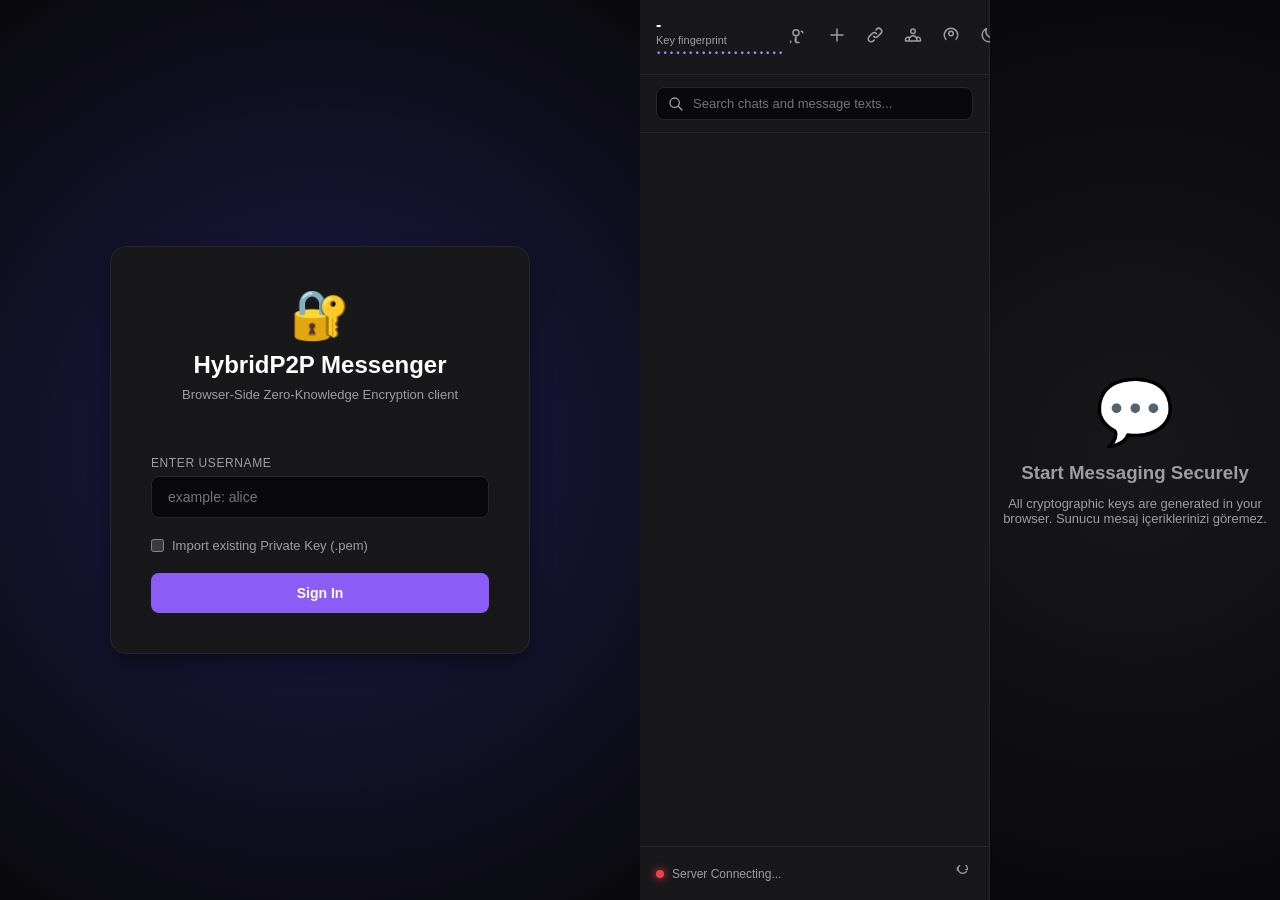
==== commit 858eb407: "feat(web): network-first service worker for offline app shell (D3b) - sw.js: always tries the networ" ====
--- a/static/index.html
+++ b/static/index.html
@@ -18,6 +18,11 @@
     <link href="https://fonts.googleapis.com/css2?family=Outfit:wght@300;400;500;600;700&display=swap" rel="stylesheet">
     
     <link rel="stylesheet" href="./css/styles.css">
+    <!-- PWA: tarayıcıdan "uygulama olarak kur" / "ana ekrana ekle" -->
+    <link rel="manifest" href="./manifest.webmanifest">
+    <meta name="theme-color" content="#8b5cf6">
+    <link rel="icon" type="image/png" href="./icons/icon-192.png">
+    <link rel="apple-touch-icon" href="./icons/icon-192.png">
     <script>
         try {
             var p = JSON.parse(localStorage.getItem("hybridp2p_prefs") || "{}");
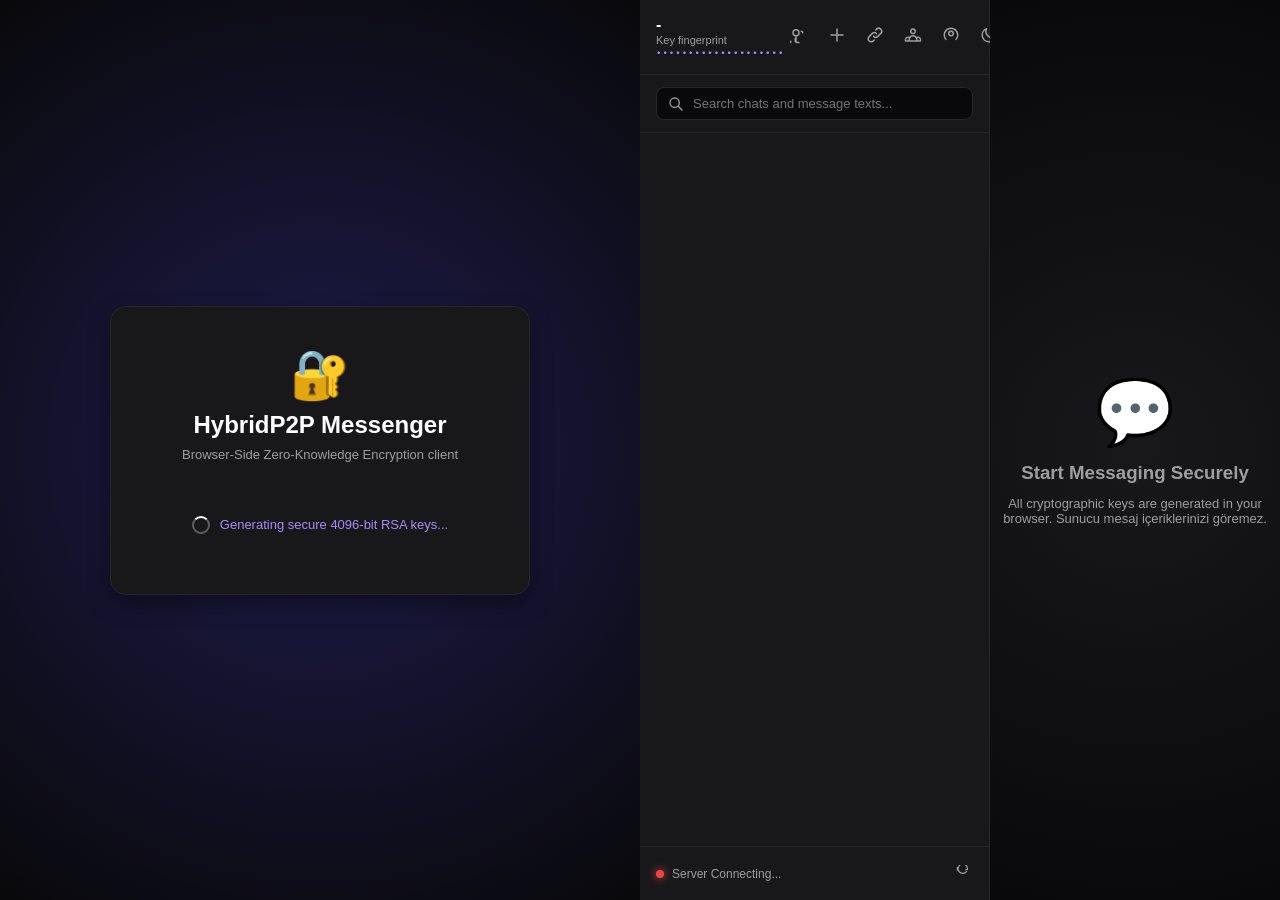
==== commit 6d9e5730: "fix(web): escape remote text in inbox/search/bubbles, allowlist image MIME (K4)" ====
--- a/static/index.html
+++ b/static/index.html
@@ -6,7 +6,7 @@
     <title>HybridP2P E2EE Web Messenger</title>
     <meta http-equiv="Content-Security-Policy" 
           content="default-src 'self'; 
-                   connect-src 'self' ws: wss: http: https:; 
+                   connect-src 'self' ws: wss:; 
                    script-src 'self' 'unsafe-inline'; 
                    style-src 'self' 'unsafe-inline' https://fonts.googleapis.com; 
                    font-src 'self' https://fonts.gstatic.com;
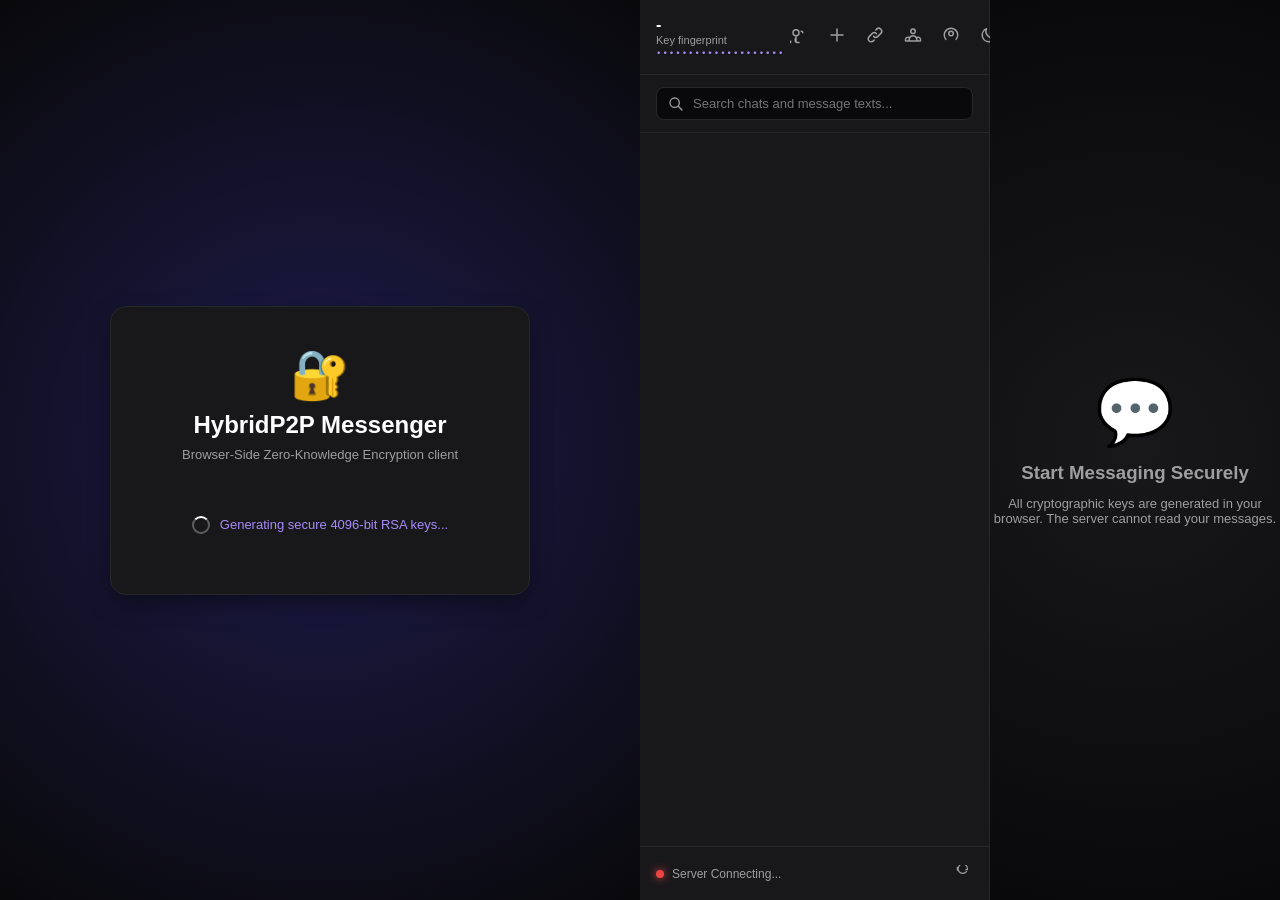
==== commit eaae90b6: "i18n(web): translate remaining Turkish UI labels, modals, and date headers to English" ====
--- a/static/index.html
+++ b/static/index.html
@@ -106,20 +106,20 @@
                         <button id="add-chat-btn" class="action-icon-btn" title="New Chat / Group">
                             <svg width="18" height="18" fill="none" stroke="currentColor" viewBox="0 0 24 24" xmlns="http://www.w3.org/2000/svg"><path stroke-linecap="round" stroke-linejoin="round" stroke-width="2" d="M12 4v16m8-8H4"></path></svg>
                         </button>
-                        <button id="pure-p2p-btn" class="action-icon-btn" title="Pure P2P (Sunucusuz Bağlantı)">
+                        <button id="pure-p2p-btn" class="action-icon-btn" title="Pure P2P (Serverless Call)">
                             <svg width="18" height="18" fill="none" stroke="currentColor" viewBox="0 0 24 24" xmlns="http://www.w3.org/2000/svg"><path stroke-linecap="round" stroke-linejoin="round" stroke-width="2" d="M13.828 10.172a4 4 0 00-5.656 0l-4 4a4 4 0 105.656 5.656l1.102-1.101m-.758-4.899a4 4 0 005.656 0l4-4a4 4 0 00-5.656-5.656l-1.1 1.1"></path></svg>
                         </button>
-                        <button id="contacts-btn" class="action-icon-btn" title="Kişi rehberi">
+                        <button id="contacts-btn" class="action-icon-btn" title="Contacts">
                             <svg width="18" height="18" fill="none" stroke="currentColor" viewBox="0 0 24 24" xmlns="http://www.w3.org/2000/svg"><path stroke-linecap="round" stroke-linejoin="round" stroke-width="2" d="M17 20h5v-2a3 3 0 00-5.356-1.857M17 20H7m10 0v-2c0-.656-.126-1.283-.356-1.857M7 20H2v-2a3 3 0 015.356-1.857M7 20v-2c0-.656.126-1.283.356-1.857m0 0a5.002 5.002 0 019.288 0M15 7a3 3 0 11-6 0 3 3 0 016 0z"></path></svg>
                         </button>
-                        <button id="own-avatar-btn" class="action-icon-btn own-avatar-btn" title="Profil fotoğrafı (kişilerinize uçtan uca şifreli gönderilir)">
+                        <button id="own-avatar-btn" class="action-icon-btn own-avatar-btn" title="Profile photo (sent end-to-end encrypted to your contacts)">
                             <svg width="18" height="18" fill="none" stroke="currentColor" viewBox="0 0 24 24" xmlns="http://www.w3.org/2000/svg"><path stroke-linecap="round" stroke-linejoin="round" stroke-width="2" d="M5.121 17.804A9 9 0 1118.88 17.8M15 10a3 3 0 11-6 0 3 3 0 016 0z"></path></svg>
                         </button>
                         <input type="file" id="own-avatar-input" accept="image/*" class="hidden">
-                        <button id="theme-toggle-btn" class="action-icon-btn" title="Tema değiştir (açık / koyu)">
+                        <button id="theme-toggle-btn" class="action-icon-btn" title="Toggle theme (light / dark)">
                             <svg width="18" height="18" fill="none" stroke="currentColor" viewBox="0 0 24 24" xmlns="http://www.w3.org/2000/svg"><path stroke-linecap="round" stroke-linejoin="round" stroke-width="2" d="M20.354 15.354A9 9 0 018.646 3.646 9.003 9.003 0 0012 21a9.003 9.003 0 008.354-5.646z"></path></svg>
                         </button>
-                        <button id="sound-toggle-btn" class="action-icon-btn" title="Bildirim sesi">
+                        <button id="sound-toggle-btn" class="action-icon-btn" title="Notification sound">
                             <svg width="18" height="18" fill="none" stroke="currentColor" viewBox="0 0 24 24" xmlns="http://www.w3.org/2000/svg"><path stroke-linecap="round" stroke-linejoin="round" stroke-width="2" d="M15 17h5l-1.405-1.405A2.032 2.032 0 0118 14.158V11a6.002 6.002 0 00-4-5.659V5a2 2 0 10-4 0v.341C7.67 6.165 6 8.388 6 11v3.159c0 .538-.214 1.055-.595 1.436L4 17h5m6 0v1a3 3 0 11-6 0v-1m6 0H9"></path></svg>
                         </button>
                         <button id="logout-btn" class="action-icon-btn" title="Sign Out">
@@ -159,7 +159,7 @@
                 <div id="empty-chat-state" class="empty-chat-state">
                     <div class="empty-chat-icon">💬</div>
                     <h3>Start Messaging Securely</h3>
-                    <p style="font-size: 13px; color: var(--text-muted); max-width: 320px; text-align: center;">All cryptographic keys are generated in your browser. Sunucu mesaj içeriklerinizi göremez.</p>
+                    <p style="font-size: 13px; color: var(--text-muted); max-width: 320px; text-align: center;">All cryptographic keys are generated in your browser. The server cannot read your messages.</p>
                 </div>
 
                 <!-- Active Chat Window -->
@@ -239,13 +239,13 @@
                                     <path stroke-linecap="round" stroke-linejoin="round" stroke-width="2" d="M15.172 7l-6.586 6.586a2 2 0 102.828 2.828l6.414-6.586a4 4 0 00-5.656-5.656l-6.415 6.585a6 6 0 108.486 8.486L20.5 13"></path>
                                 </svg>
                             </button>
-                            <button id="voice-btn" class="action-icon-btn voice-btn" title="Sesli mesaj kaydet">
+                            <button id="voice-btn" class="action-icon-btn voice-btn" title="Record voice message">
                                 <svg width="18" height="18" fill="none" stroke="currentColor" viewBox="0 0 24 24" xmlns="http://www.w3.org/2000/svg"><path stroke-linecap="round" stroke-linejoin="round" stroke-width="2" d="M19 11a7 7 0 01-7 7m0 0a7 7 0 01-7-7m7 7v4m0 0H8m4 0h4m-4-8a3 3 0 01-3-3V5a3 3 0 116 0v6a3 3 0 01-3 3z"></path></svg>
                             </button>
                             <div id="recording-bar" class="recording-bar hidden">
                                 <span class="rec-dot"></span>
                                 <span id="recording-time">0:00</span>
-                                <button id="recording-cancel-btn" class="action-icon-btn" title="Kaydı iptal et">✕</button>
+                                <button id="recording-cancel-btn" class="action-icon-btn" title="Cancel recording">✕</button>
                             </div>
                             <input type="text" id="message-input" class="input-message-box" placeholder="Type your secure message...">
                             <button id="send-btn" class="btn" style="width: auto; padding: 10px 18px; border-radius: 24px;">
@@ -342,70 +342,70 @@
         </div>
     </div>
 
-    <!-- Modal: Pure P2P (Sunucusuz) Connection -->
+    <!-- Modal: Pure P2P (Serverless) Connection -->
     <div id="p2p-modal" class="modal-overlay">
         <div class="modal" style="max-width: 480px;">
             <div class="modal-header">
-                <span class="modal-title">Pure P2P (Sunucusuz Bağlantı)</span>
+                <span class="modal-title">Pure P2P (Serverless Call)</span>
                 <button id="p2p-close-btn" class="action-icon-btn">✕</button>
             </div>
             <p style="font-size: 12px; color: var(--text-muted); font-weight: 500; margin-bottom: 12px;">
-                Sunucusuz doğrudan E2EE bağlantısı kurmak için SDP kodlarını kopyalayıp yapıştırın.
+                Copy and paste SDP codes to establish a direct serverless E2EE connection.
             </p>
             
             <!-- Tab Headers -->
             <div style="display: flex; gap: 10px; margin-bottom: 15px; border-bottom: 1px solid var(--border-color); padding-bottom: 5px;">
-                <button id="p2p-tab-caller" class="tab-btn active" style="flex: 1; padding: 8px; background: transparent; border: none; color: var(--text-color); border-bottom: 2px solid var(--accent-color); font-weight: 600; cursor: pointer;">Arama Başlat (Caller)</button>
-                <button id="p2p-tab-callee" class="tab-btn" style="flex: 1; padding: 8px; background: transparent; border: none; color: var(--text-muted); border-bottom: 2px solid transparent; font-weight: 600; cursor: pointer;">Aramaya Cevap Ver (Callee)</button>
+                <button id="p2p-tab-caller" class="tab-btn active" style="flex: 1; padding: 8px; background: transparent; border: none; color: var(--text-color); border-bottom: 2px solid var(--accent-color); font-weight: 600; cursor: pointer;">Start Call (Caller)</button>
+                <button id="p2p-tab-callee" class="tab-btn" style="flex: 1; padding: 8px; background: transparent; border: none; color: var(--text-muted); border-bottom: 2px solid transparent; font-weight: 600; cursor: pointer;">Answer Call (Callee)</button>
             </div>
 
             <!-- Caller Tab Content -->
             <div id="p2p-content-caller" class="tab-content">
                 <div class="input-group" style="margin-bottom: 10px;">
-                    <label for="p2p-call-type">Görüşme Tipi</label>
+                    <label for="p2p-call-type">Call Type</label>
                     <select id="p2p-call-type" class="input-control" style="background-color: var(--surface-deep); border: 1px solid var(--border-color); color: var(--text-color); padding: 10px; border-radius: 4px; width: 100%;">
-                        <option value="audio">🎙️ Sesli Arama (Audio)</option>
-                        <option value="video">📹 Görüntülü Arama (Video)</option>
+                        <option value="audio">🎙️ Audio Call</option>
+                        <option value="video">📹 Video Call</option>
                     </select>
                 </div>
-                <button id="p2p-gen-offer-btn" class="btn" style="background-color: var(--accent-color); margin-bottom: 10px;">1. Arama Teklifi (Offer) Üret</button>
+                <button id="p2p-gen-offer-btn" class="btn" style="background-color: var(--accent-color); margin-bottom: 10px;">1. Generate Call Offer</button>
                 
                 <div id="p2p-caller-loading" class="hidden" style="display: flex; align-items: center; gap: 8px; margin-bottom: 10px; color: var(--accent-hover);">
                     <div class="spinner" style="width: 16px; height: 16px; border: 2px solid transparent; border-top-color: var(--accent-color); border-radius: 50%; animation: spin 1s linear infinite;"></div>
-                    <span style="font-size: 12px;">ICE adayları toplanıyor (bu işlem 2-5 sn sürebilir)...</span>
+                    <span style="font-size: 12px;">Gathering ICE candidates (this may take 2–5s)...</span>
                 </div>
                 
                 <div class="input-group" style="margin-bottom: 8px;">
-                    <label for="p2p-offer-code">Sizin Teklifiniz (Offer Kodu)</label>
-                    <textarea id="p2p-offer-code" class="input-control" rows="4" readonly placeholder="Burada kod üretilecek..." style="font-family: monospace; font-size: 10px; background-color: var(--surface-deep); color: var(--text-color); border-color: var(--border-color); resize: none;"></textarea>
-                </div>
-                <button id="p2p-copy-offer-btn" class="btn" style="background-color: var(--border-color); margin-bottom: 15px;" disabled>Teklifi Kopyala</button>
+                    <label for="p2p-offer-code">Your Offer Code</label>
+                    <textarea id="p2p-offer-code" class="input-control" rows="4" readonly placeholder="Offer code will appear here..." style="font-family: monospace; font-size: 10px; background-color: var(--surface-deep); color: var(--text-color); border-color: var(--border-color); resize: none;"></textarea>
+                </div>
+                <button id="p2p-copy-offer-btn" class="btn" style="background-color: var(--border-color); margin-bottom: 15px;" disabled>Copy Offer</button>
 
                 <div class="input-group" style="margin-bottom: 8px;">
-                    <label for="p2p-caller-answer-code">2. Karşı Tarafın Cevabı (Answer Kodu)</label>
-                    <textarea id="p2p-caller-answer-code" class="input-control" rows="4" placeholder="Karşı taraftan gelen Answer kodunu buraya yapıştırın..." style="font-family: monospace; font-size: 10px; background-color: var(--surface-deep); color: var(--text-color); border-color: var(--border-color); resize: none;"></textarea>
-                </div>
-                <button id="p2p-connect-btn" class="btn" style="background-color: var(--accent-color);" disabled>3. Bağlan ve Görüşmeyi Başlat</button>
+                    <label for="p2p-caller-answer-code">2. Peer's Answer Code</label>
+                    <textarea id="p2p-caller-answer-code" class="input-control" rows="4" placeholder="Paste the Answer code from your peer here..." style="font-family: monospace; font-size: 10px; background-color: var(--surface-deep); color: var(--text-color); border-color: var(--border-color); resize: none;"></textarea>
+                </div>
+                <button id="p2p-connect-btn" class="btn" style="background-color: var(--accent-color);" disabled>3. Connect & Start Call</button>
             </div>
 
             <!-- Callee Tab Content -->
             <div id="p2p-content-callee" class="tab-content hidden">
                 <div class="input-group" style="margin-bottom: 10px;">
-                    <label for="p2p-callee-offer-code">1. Karşı Tarafın Teklifi (Offer Kodu)</label>
-                    <textarea id="p2p-callee-offer-code" class="input-control" rows="4" placeholder="Karşı taraftan gelen Offer kodunu buraya yapıştırın..." style="font-family: monospace; font-size: 10px; background-color: var(--surface-deep); color: var(--text-color); border-color: var(--border-color); resize: none;"></textarea>
-                </div>
-                <button id="p2p-gen-answer-btn" class="btn" style="background-color: var(--accent-color); margin-bottom: 10px;">2. Kabul Et ve Cevap (Answer) Üret</button>
+                    <label for="p2p-callee-offer-code">1. Peer's Offer Code</label>
+                    <textarea id="p2p-callee-offer-code" class="input-control" rows="4" placeholder="Paste the Offer code from your peer here..." style="font-family: monospace; font-size: 10px; background-color: var(--surface-deep); color: var(--text-color); border-color: var(--border-color); resize: none;"></textarea>
+                </div>
+                <button id="p2p-gen-answer-btn" class="btn" style="background-color: var(--accent-color); margin-bottom: 10px;">2. Accept & Generate Answer</button>
                 
                 <div id="p2p-callee-loading" class="hidden" style="display: flex; align-items: center; gap: 8px; margin-bottom: 10px; color: var(--accent-hover);">
                     <div class="spinner" style="width: 16px; height: 16px; border: 2px solid transparent; border-top-color: var(--accent-color); border-radius: 50%; animation: spin 1s linear infinite;"></div>
-                    <span style="font-size: 12px;">ICE adayları toplanıyor (bu işlem 2-5 sn sürebilir)...</span>
+                    <span style="font-size: 12px;">Gathering ICE candidates (this may take 2–5s)...</span>
                 </div>
                 
                 <div class="input-group" style="margin-bottom: 8px;">
-                    <label for="p2p-answer-code">Kabul Cevabınız (Answer Kodu)</label>
-                    <textarea id="p2p-answer-code" class="input-control" rows="4" readonly placeholder="Cevap kodunuz burada üretilecek..." style="font-family: monospace; font-size: 10px; background-color: var(--surface-deep); color: var(--text-color); border-color: var(--border-color); resize: none;"></textarea>
-                </div>
-                <button id="p2p-copy-answer-btn" class="btn" style="background-color: var(--border-color);" disabled>Cevabı Kopyala</button>
+                    <label for="p2p-answer-code">Your Answer Code</label>
+                    <textarea id="p2p-answer-code" class="input-control" rows="4" readonly placeholder="Your Answer code will appear here..." style="font-family: monospace; font-size: 10px; background-color: var(--surface-deep); color: var(--text-color); border-color: var(--border-color); resize: none;"></textarea>
+                </div>
+                <button id="p2p-copy-answer-btn" class="btn" style="background-color: var(--border-color);" disabled>Copy Answer</button>
             </div>
         </div>
     </div>
@@ -435,32 +435,32 @@
         </div>
     </div>
 
-    <!-- Modal: Kişi rehberi -->
+    <!-- Modal: Contacts -->
     <div id="contacts-modal" class="modal-overlay">
         <div class="modal" style="max-width: 440px;">
             <div class="modal-header">
-                <span class="modal-title">Kişi rehberi</span>
+                <span class="modal-title">Contacts</span>
                 <button id="contacts-close-btn" class="action-icon-btn">✕</button>
             </div>
-            <input type="text" id="contacts-search" class="input-control" placeholder="İsme göre ara...">
+            <input type="text" id="contacts-search" class="input-control" placeholder="Search by name...">
             <div id="contacts-list" class="contacts-list"></div>
-            <p style="font-size: 11px; color: var(--text-muted); margin-top: 8px;">Parmak izini karşı tarafla başka bir kanaldan (yüz yüze, telefon) karşılaştırarak anahtarın gerçekten ona ait olduğunu doğrulayın.</p>
-        </div>
-    </div>
-
-    <!-- Modal: Mesajı düzenle / herkesten sil -->
+            <p style="font-size: 11px; color: var(--text-muted); margin-top: 8px;">Compare this fingerprint with your contact over a separate channel (in person, phone) to verify the key really belongs to them.</p>
+        </div>
+    </div>
+
+    <!-- Modal: Edit / delete message -->
     <div id="edit-message-modal" class="modal-overlay">
         <div class="modal" style="max-width: 420px;">
             <div class="modal-header">
-                <span class="modal-title">Mesajı düzenle</span>
+                <span class="modal-title">Edit Message</span>
             </div>
             <textarea id="edit-message-input" class="input-control" rows="3" maxlength="8000" style="resize: vertical;"></textarea>
-            <p style="font-size: 11px; color: var(--text-muted); margin-top: 6px;">"Herkesten sil" karşı tarafta da kaldırır; mesaj daha önce okunmuş veya kopyalanmış olabilir.</p>
+            <p style="font-size: 11px; color: var(--text-muted); margin-top: 6px;">"Delete for everyone" also removes it on the recipient's device; the message may have already been read or copied.</p>
             <div class="modal-footer" style="display: flex; gap: 8px; justify-content: space-between;">
-                <button id="edit-message-delete-btn" class="btn" style="width: auto; padding: 10px 16px; background-color: var(--danger);">Herkesten sil</button>
+                <button id="edit-message-delete-btn" class="btn" style="width: auto; padding: 10px 16px; background-color: var(--danger);">Delete for everyone</button>
                 <div style="display: flex; gap: 8px;">
-                    <button id="edit-message-cancel-btn" class="btn" style="width: auto; padding: 10px 16px; background-color: var(--border-color); color: var(--text-color);">İptal</button>
-                    <button id="edit-message-save-btn" class="btn" style="width: auto; padding: 10px 16px;">Kaydet</button>
+                    <button id="edit-message-cancel-btn" class="btn" style="width: auto; padding: 10px 16px; background-color: var(--border-color); color: var(--text-color);">Cancel</button>
+                    <button id="edit-message-save-btn" class="btn" style="width: auto; padding: 10px 16px;">Save</button>
                 </div>
             </div>
         </div>
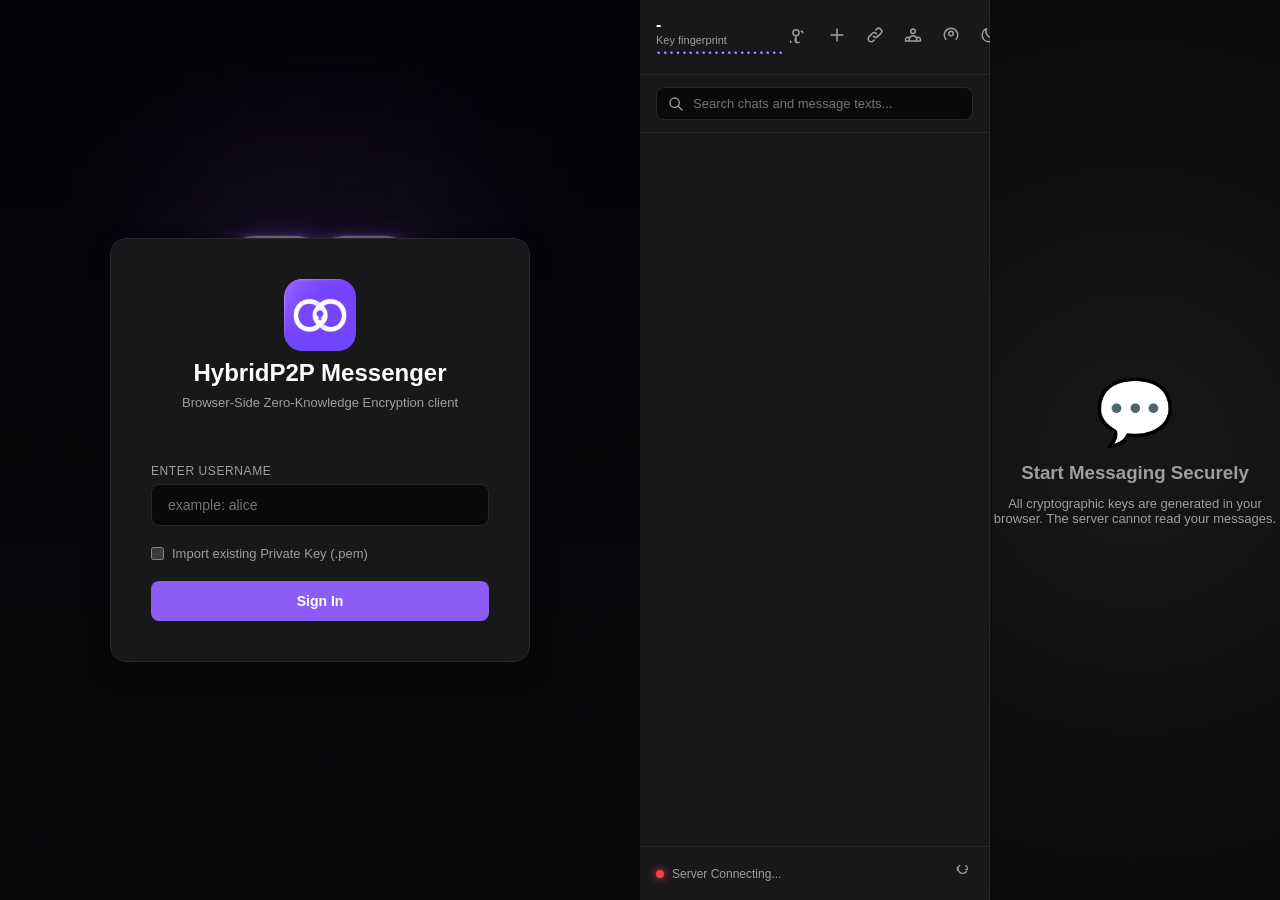
==== commit dcfda5dc: "feat(web): new icon and splash on web login, icon in serverless page (A3)" ====
--- a/static/index.html
+++ b/static/index.html
@@ -37,7 +37,7 @@
         <div id="login-screen" class="screen active">
             <div class="login-card">
                 <div class="logo-container">
-                    <div class="logo-icon">🔐</div>
+                    <img class="logo-icon" src="./icons/icon-192.png" width="72" height="72" alt="HybridP2P">
                     <h2>HybridP2P Messenger</h2>
                     <p>Browser-Side Zero-Knowledge Encryption client</p>
                 </div>
@@ -191,6 +191,10 @@
                             <!-- View Once toggle: circle with bold "1" -->
                             <button id="view-once-btn" class="action-icon-btn view-once-circle-btn" title="Send next message as View-Once">
                                 <span class="view-once-circle-label">1</span>
+                            </button>
+                            <!-- Group Info & Members -->
+                            <button id="group-info-btn" class="action-icon-btn hidden" title="Group Info & Members">
+                                👥
                             </button>
                             <!-- Group Rekey -->
                             <button id="group-rekey-btn" class="action-icon-btn hidden" title="Generate New Group Key" style="color: var(--accent-hover);">
@@ -333,6 +337,10 @@
                     <label for="group-members-input">Group Members (comma-separated)</label>
                     <input type="text" id="group-members-input" class="input-control" placeholder="alice, bob, charlie">
                 </div>
+                <div class="my-groups-section">
+                    <div class="list-section-header" style="padding: 4px 0;">MY GROUPS</div>
+                    <div id="my-groups-list" class="contacts-list" style="max-height: 160px;"></div>
+                </div>
             </div>
             
             <div class="modal-footer" style="margin-top: 20px;">
@@ -448,6 +456,30 @@
         </div>
     </div>
 
+    <!-- Modal: Group Info & Members -->
+    <div id="group-info-modal" class="modal-overlay">
+        <div class="modal" style="max-width: 460px;">
+            <div class="modal-header">
+                <span class="modal-title" id="gi-group-name">Group Info</span>
+                <button id="gi-close-btn" class="action-icon-btn">✕</button>
+            </div>
+            <div class="gi-meta-row">
+                <span id="gi-group-id" class="contact-fp" style="font-size: 11px;">group_...</span>
+                <button id="gi-copy-id-btn" class="action-icon-btn" title="Copy Group ID">📋</button>
+            </div>
+            <div id="gi-creator-label" style="font-size: 12px; color: var(--text-muted); margin-bottom: 8px;"></div>
+            <div style="display: flex; gap: 8px; margin-bottom: 10px;">
+                <input type="text" id="gi-add-member-input" class="input-control" placeholder="Add member by username..." style="margin-bottom: 0; flex: 1;">
+                <button id="gi-add-member-btn" class="btn" style="width: auto; padding: 8px 14px; font-size: 13px; white-space: nowrap;">+ Add</button>
+            </div>
+            <div id="gi-members-list" class="contacts-list" style="max-height: 240px;"></div>
+            <div class="modal-footer" style="margin-top: 14px; display: flex; justify-content: space-between;">
+                <button id="gi-leave-btn" class="btn" style="width: auto; padding: 8px 14px; background-color: var(--danger); font-size: 13px;">Leave Group</button>
+                <button id="gi-rekey-btn" class="btn" style="width: auto; padding: 8px 14px; font-size: 13px;">🔑 Rotate Key</button>
+            </div>
+        </div>
+    </div>
+
     <!-- Modal: Edit / delete message -->
     <div id="edit-message-modal" class="modal-overlay">
         <div class="modal" style="max-width: 420px;">
--- a/static/css/styles.css
+++ b/static/css/styles.css
@@ -87,7 +87,11 @@
     flex-direction: column;
     align-items: center;
     justify-content: center;
-    background: radial-gradient(circle at center, var(--login-glow) 0%, var(--surface-deep) 100%);
+    /* Splash is dark art: the login screen stays dark in both themes (overlay tokens below). */
+    background:
+        linear-gradient(180deg, rgba(9, 9, 11, 0.35) 0%, rgba(9, 9, 11, 0.75) 60%, rgba(9, 9, 11, 0.9) 100%),
+        url("../brand/splash.webp") center top / cover no-repeat,
+        var(--surface-deep);
 }
 
 .login-card {
@@ -110,8 +114,9 @@
 }
 
 .logo-icon {
-    font-size: 48px;
-    color: var(--accent-color);
+    width: 72px;
+    height: 72px;
+    border-radius: 18px;
     margin-bottom: 8px;
 }
 
@@ -1169,7 +1174,47 @@
     display: none;
 }
 .voice-missing .voice-dur::after {
-    content: " · ses verisi yok";
+    content: " · audio unavailable";
+}
+
+/* ── Grup bilgi ve üye yönetimi ── */
+.gi-meta-row {
+    display: flex;
+    align-items: center;
+    justify-content: space-between;
+    gap: 8px;
+    background-color: var(--surface-deep);
+    border: 1px solid var(--border-color);
+    border-radius: 6px;
+    padding: 6px 10px;
+    margin-bottom: 6px;
+}
+.group-role-badge {
+    display: inline-block;
+    font-size: 10px;
+    font-weight: 600;
+    padding: 2px 6px;
+    border-radius: 999px;
+    background-color: rgba(139, 92, 246, 0.18);
+    color: var(--accent-hover);
+    margin-left: 6px;
+}
+.gi-remove-btn {
+    padding: 4px 10px;
+    font-size: 11px;
+    border-radius: 6px;
+    border: 1px solid var(--danger);
+    background: transparent;
+    color: var(--danger);
+    cursor: pointer;
+}
+.gi-remove-btn:hover {
+    background-color: var(--danger);
+    color: #ffffff;
+}
+.my-groups-section {
+    border-top: 1px solid var(--border-color);
+    padding-top: 10px;
 }
 
 /* ── Link önizleme kartı ── */
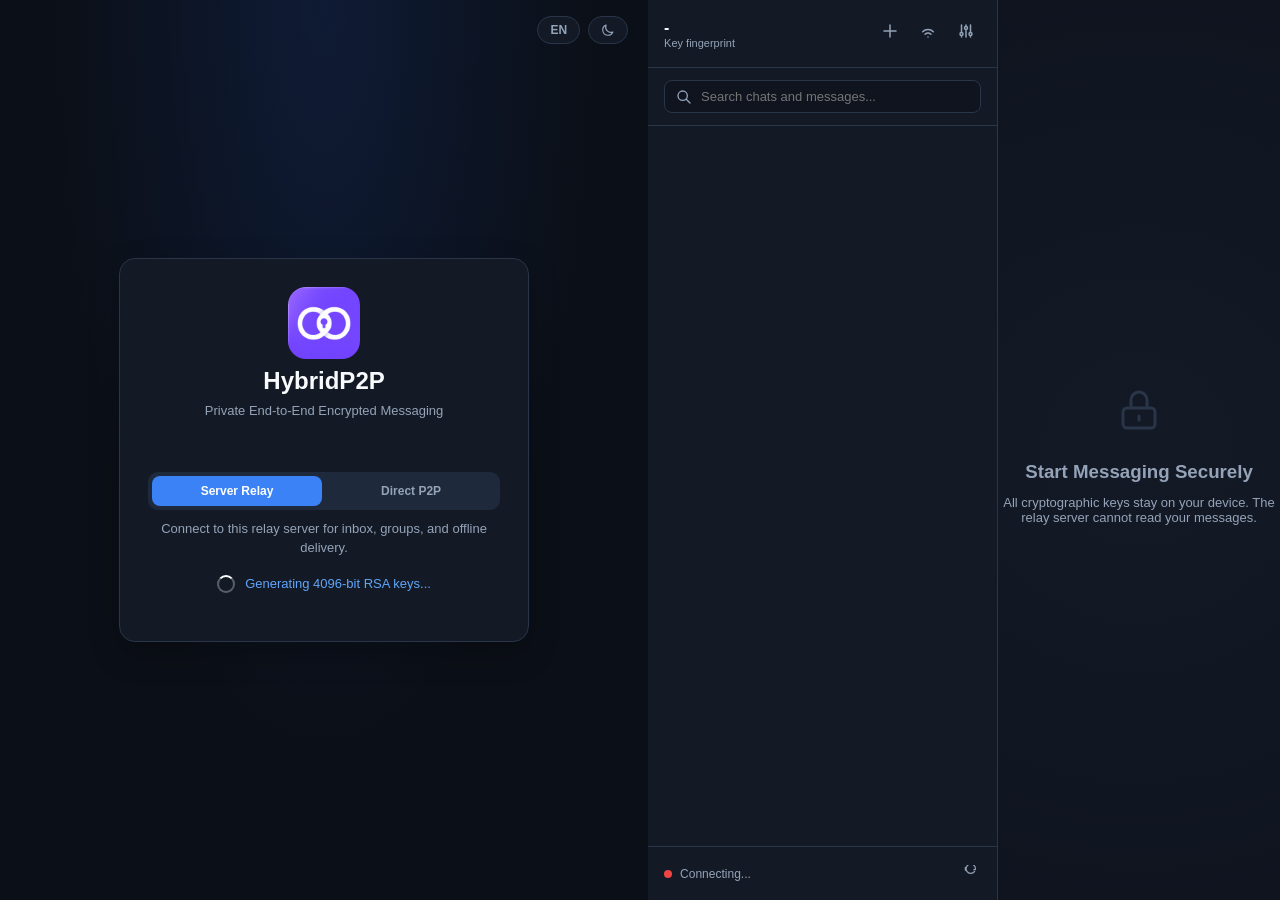
==== commit 10630672: "feat(web): Signal-style UI, mobile responsive layout, mode switcher, and EN/TR i18n" ====
--- a/static/index.html
+++ b/static/index.html
@@ -3,24 +3,22 @@
 <head>
     <meta charset="UTF-8">
     <meta name="viewport" content="width=device-width, initial-scale=1.0">
-    <title>HybridP2P E2EE Web Messenger</title>
-    <meta http-equiv="Content-Security-Policy" 
-          content="default-src 'self'; 
-                   connect-src 'self' ws: wss:; 
-                   script-src 'self' 'unsafe-inline'; 
-                   style-src 'self' 'unsafe-inline' https://fonts.googleapis.com; 
+    <title>HybridP2P Messenger</title>
+    <meta http-equiv="Content-Security-Policy"
+          content="default-src 'self';
+                   connect-src 'self' ws: wss:;
+                   script-src 'self' 'unsafe-inline';
+                   style-src 'self' 'unsafe-inline' https://fonts.googleapis.com;
                    font-src 'self' https://fonts.gstatic.com;
                    media-src 'self' blob:;
                    img-src 'self' data: blob:;">
-    <!-- Google Fonts -->
     <link rel="preconnect" href="https://fonts.googleapis.com">
     <link rel="preconnect" href="https://fonts.gstatic.com" crossorigin>
-    <link href="https://fonts.googleapis.com/css2?family=Outfit:wght@300;400;500;600;700&display=swap" rel="stylesheet">
-    
+    <link href="https://fonts.googleapis.com/css2?family=Inter:wght@400;500;600;700&display=swap" rel="stylesheet">
+
     <link rel="stylesheet" href="./css/styles.css">
-    <!-- PWA: tarayıcıdan "uygulama olarak kur" / "ana ekrana ekle" -->
     <link rel="manifest" href="./manifest.webmanifest">
-    <meta name="theme-color" content="#8b5cf6">
+    <meta name="theme-color" content="#2563eb">
     <link rel="icon" type="image/png" href="./icons/icon-192.png">
     <link rel="apple-touch-icon" href="./icons/icon-192.png">
     <script>
@@ -35,56 +33,81 @@
     <div id="app">
         <!-- ── SCREEN 1: LOGIN ── -->
         <div id="login-screen" class="screen active">
+            <div class="login-topbar">
+                <button id="login-lang-btn" class="pill-btn" type="button" title="Language">EN</button>
+                <button id="login-theme-btn" class="pill-btn" type="button" title="Toggle theme">
+                    <svg width="14" height="14" fill="none" stroke="currentColor" stroke-width="2" viewBox="0 0 24 24"><path stroke-linecap="round" stroke-linejoin="round" d="M20.354 15.354A9 9 0 018.646 3.646 9.003 9.003 0 0012 21a9.003 9.003 0 008.354-5.646z"/></svg>
+                </button>
+            </div>
             <div class="login-card">
                 <div class="logo-container">
-                    <img class="logo-icon" src="./icons/icon-192.png" width="72" height="72" alt="HybridP2P">
-                    <h2>HybridP2P Messenger</h2>
-                    <p>Browser-Side Zero-Knowledge Encryption client</p>
-                </div>
-                
+                    <img class="logo-icon" src="./icons/icon-192.png" width="60" height="60" alt="HybridP2P">
+                    <h2>HybridP2P</h2>
+                    <p data-i18n="app_tagline">Private End-to-End Encrypted Messaging</p>
+                </div>
+
+                <div class="mode-switcher">
+                    <button id="mode-tab-server" class="mode-tab active" type="button" data-i18n="mode_server">Server Relay</button>
+                    <button id="mode-tab-p2p" class="mode-tab" type="button" data-i18n="mode_serverless">Direct P2P</button>
+                </div>
+                <p id="login-mode-hint" class="mode-hint" data-i18n="mode_server_hint">Connect to this relay server for inbox, groups, and offline delivery.</p>
+
                 <div id="loading-keys-section" class="hidden" style="margin-bottom: 20px;">
                     <div style="display: flex; align-items: center; justify-content: center; gap: 10px; color: var(--accent-hover);">
                         <div class="spinner"></div>
-                        <span id="key-gen-status-text" style="font-size: 13px;">Generating secure 4096-bit RSA keys...</span>
+                        <span id="key-gen-status-text" style="font-size: 13px;" data-i18n="generating_keys">Generating 4096-bit RSA keys...</span>
                     </div>
                 </div>
 
                 <div id="login-form">
-                    <div class="input-group">
-                        <label for="username-input">Enter Username</label>
-                        <input type="text" id="username-input" class="input-control" placeholder="example: alice" autofocus>
-                    </div>
-                    
-                    <div style="text-align: left; margin-bottom: 20px;">
-                        <div style="display: flex; align-items: center; gap: 8px; cursor: pointer;">
-                            <input type="checkbox" id="import-key-checkbox" style="cursor: pointer; accent-color: var(--accent-color);">
-                            <label for="import-key-checkbox" style="cursor: pointer; font-size: 13px; color: var(--text-muted); margin-bottom: 0; text-transform: none; letter-spacing: normal;">Import existing Private Key (.pem)</label>
+                    <div id="server-login-panel">
+                        <div class="input-group">
+                            <label for="username-input" data-i18n="username">Username</label>
+                            <input type="text" id="username-input" class="input-control" placeholder="example: alice" data-i18n-placeholder="username_placeholder" autofocus>
                         </div>
-                    </div>
-                    
-                    <div id="import-key-section" class="input-group hidden">
-                        <div style="display: flex; flex-direction: column; gap: 8px; margin-bottom: 8px;">
-                            <label for="import-key-file" style="font-size: 12px; font-weight: bold; text-transform: uppercase;">Or Upload Backup File (.txt / .pem)</label>
-                            <input type="file" id="import-key-file" accept=".pem,.txt" style="font-size: 12px; color: var(--text-muted); background: var(--surface-deep); padding: 6px; border: 1px dashed var(--border-color); border-radius: 4px; cursor: pointer;">
-                        </div>
-                        
-                        <label for="private-key-input">Private Key PEM</label>
-                        <textarea id="private-key-input" class="input-control" rows="4" placeholder="-----BEGIN PRIVATE KEY-----&#10;...&#10;-----END PRIVATE KEY-----" style="font-family: monospace; font-size: 11px; resize: vertical; margin-bottom: 8px;"></textarea>
-                        
-                        <div style="display: flex; align-items: center; gap: 8px; cursor: pointer; margin-bottom: 8px;">
-                            <input type="checkbox" id="decrypt-key-checkbox" style="cursor: pointer; accent-color: var(--accent-color);">
-                            <label for="decrypt-key-checkbox" style="cursor: pointer; font-size: 13px; color: var(--text-muted); margin-bottom: 0; text-transform: none;">This key is password-encrypted</label>
-                        </div>
-                        
-                        <div id="decrypt-password-section" class="hidden" style="margin-bottom: 8px;">
-                            <label for="decrypt-password-input">Decryption Password</label>
-                            <input type="password" id="decrypt-password-input" class="input-control" placeholder="Enter password to decrypt key">
-                        </div>
-                    </div>
-
-                    <button id="login-btn" class="btn">
-                        <span>Sign In</span>
-                    </button>
+
+                        <details class="advanced-details">
+                            <summary>
+                                <span data-i18n="advanced_key_restore">Advanced &amp; Key Restore</span>
+                                <svg width="14" height="14" fill="none" stroke="currentColor" stroke-width="2" viewBox="0 0 24 24"><path stroke-linecap="round" stroke-linejoin="round" d="M19 9l-7 7-7-7"/></svg>
+                            </summary>
+                            <div style="display: flex; align-items: center; gap: 8px; cursor: pointer; margin-bottom: 10px;">
+                                <input type="checkbox" id="import-key-checkbox" style="cursor: pointer; accent-color: var(--accent-color);">
+                                <label for="import-key-checkbox" style="cursor: pointer; font-size: 13px; color: var(--text-muted); margin-bottom: 0; text-transform: none; letter-spacing: normal;" data-i18n="import_key_label">Import existing Private Key (.pem)</label>
+                            </div>
+
+                            <div id="import-key-section" class="input-group hidden" style="margin-bottom: 0;">
+                                <div style="display: flex; flex-direction: column; gap: 8px; margin-bottom: 8px;">
+                                    <label for="import-key-file" style="font-size: 11px; font-weight: 600; text-transform: uppercase;" data-i18n="upload_backup">Upload Backup File (.txt / .pem)</label>
+                                    <input type="file" id="import-key-file" accept=".pem,.txt" style="font-size: 12px; color: var(--text-muted); background: var(--surface-deep); padding: 6px; border: 1px dashed var(--border-color); border-radius: 6px; cursor: pointer;">
+                                </div>
+
+                                <label for="private-key-input" data-i18n="private_key_pem">Private Key PEM</label>
+                                <textarea id="private-key-input" class="input-control" rows="3" placeholder="-----BEGIN PRIVATE KEY-----&#10;...&#10;-----END PRIVATE KEY-----" style="font-family: monospace; font-size: 11px; resize: vertical; margin-bottom: 8px;"></textarea>
+
+                                <div style="display: flex; align-items: center; gap: 8px; cursor: pointer; margin-bottom: 8px;">
+                                    <input type="checkbox" id="decrypt-key-checkbox" style="cursor: pointer; accent-color: var(--accent-color);">
+                                    <label for="decrypt-key-checkbox" style="cursor: pointer; font-size: 13px; color: var(--text-muted); margin-bottom: 0; text-transform: none;" data-i18n="key_encrypted">This key is password-encrypted</label>
+                                </div>
+
+                                <div id="decrypt-password-section" class="hidden" style="margin-bottom: 4px;">
+                                    <label for="decrypt-password-input" data-i18n="decryption_password">Decryption Password</label>
+                                    <input type="password" id="decrypt-password-input" class="input-control" placeholder="Password">
+                                </div>
+                            </div>
+                        </details>
+
+                        <button id="login-btn" class="btn">
+                            <span data-i18n="sign_in">Continue</span>
+                        </button>
+                    </div>
+
+                    <div id="p2p-login-panel" class="hidden">
+                        <a href="./serverless.html" class="btn" style="text-decoration: none;">
+                            <svg width="18" height="18" fill="none" stroke="currentColor" stroke-width="2" viewBox="0 0 24 24"><path stroke-linecap="round" stroke-linejoin="round" d="M8.111 16.404a5.5 5.5 0 017.778 0M12 20h.01m-7.08-7.071c3.904-3.905 10.236-3.905 14.141 0M1.394 9.393c5.857-5.857 15.355-5.857 21.213 0"/></svg>
+                            <span data-i18n="open_serverless_p2p">Open Direct P2P (No Server)</span>
+                        </a>
+                    </div>
                 </div>
             </div>
         </div>
@@ -97,33 +120,16 @@
                     <div class="user-profile">
                         <span id="my-username" class="user-name">-</span>
                         <span id="my-fingerprint" class="user-sub">Key fingerprint</span>
-                        <span id="my-private-key-display" class="user-sub" style="font-family: monospace; font-size: 9px; cursor: pointer; color: var(--accent-hover); letter-spacing: 1px; overflow: hidden; text-overflow: ellipsis; white-space: nowrap; max-width: 180px; margin-top: 2px;" title="Click to copy Private Key">••••••••••••••••••••</span>
                     </div>
                     <div class="sidebar-actions">
-                        <button id="show-key-btn" class="action-icon-btn" title="View/Backup Private Key">
-                            <svg width="18" height="18" fill="none" stroke="currentColor" viewBox="0 0 24 24" xmlns="http://www.w3.org/2000/svg"><path stroke-linecap="round" stroke-linejoin="round" stroke-width="2" d="M15 7a2 2 0 012 2m-9 4a4 4 0 110-8 4 4 0 110 8zm0 0v8a1 1 0 001 1h3m-4-1a1 1 0 01-1-1v-3m-6 4a1 1 0 11-2 0 1 1 0 012 0z"></path></svg>
+                        <button id="add-chat-btn" class="action-icon-btn" title="New Chat / Group" data-i18n-title="new_chat_tooltip">
+                            <svg width="18" height="18" fill="none" stroke="currentColor" stroke-width="2" viewBox="0 0 24 24"><path stroke-linecap="round" stroke-linejoin="round" d="M12 4v16m8-8H4"/></svg>
                         </button>
-                        <button id="add-chat-btn" class="action-icon-btn" title="New Chat / Group">
-                            <svg width="18" height="18" fill="none" stroke="currentColor" viewBox="0 0 24 24" xmlns="http://www.w3.org/2000/svg"><path stroke-linecap="round" stroke-linejoin="round" stroke-width="2" d="M12 4v16m8-8H4"></path></svg>
+                        <button id="pure-p2p-btn" class="action-icon-btn" title="Direct P2P (Serverless)" data-i18n-title="p2p_tooltip">
+                            <svg width="18" height="18" fill="none" stroke="currentColor" stroke-width="2" viewBox="0 0 24 24"><path stroke-linecap="round" stroke-linejoin="round" d="M8.111 16.404a5.5 5.5 0 017.778 0M12 20h.01m-7.08-7.071c3.904-3.905 10.236-3.905 14.141 0"/></svg>
                         </button>
-                        <button id="pure-p2p-btn" class="action-icon-btn" title="Pure P2P (Serverless Call)">
-                            <svg width="18" height="18" fill="none" stroke="currentColor" viewBox="0 0 24 24" xmlns="http://www.w3.org/2000/svg"><path stroke-linecap="round" stroke-linejoin="round" stroke-width="2" d="M13.828 10.172a4 4 0 00-5.656 0l-4 4a4 4 0 105.656 5.656l1.102-1.101m-.758-4.899a4 4 0 005.656 0l4-4a4 4 0 00-5.656-5.656l-1.1 1.1"></path></svg>
-                        </button>
-                        <button id="contacts-btn" class="action-icon-btn" title="Contacts">
-                            <svg width="18" height="18" fill="none" stroke="currentColor" viewBox="0 0 24 24" xmlns="http://www.w3.org/2000/svg"><path stroke-linecap="round" stroke-linejoin="round" stroke-width="2" d="M17 20h5v-2a3 3 0 00-5.356-1.857M17 20H7m10 0v-2c0-.656-.126-1.283-.356-1.857M7 20H2v-2a3 3 0 015.356-1.857M7 20v-2c0-.656.126-1.283.356-1.857m0 0a5.002 5.002 0 019.288 0M15 7a3 3 0 11-6 0 3 3 0 016 0z"></path></svg>
-                        </button>
-                        <button id="own-avatar-btn" class="action-icon-btn own-avatar-btn" title="Profile photo (sent end-to-end encrypted to your contacts)">
-                            <svg width="18" height="18" fill="none" stroke="currentColor" viewBox="0 0 24 24" xmlns="http://www.w3.org/2000/svg"><path stroke-linecap="round" stroke-linejoin="round" stroke-width="2" d="M5.121 17.804A9 9 0 1118.88 17.8M15 10a3 3 0 11-6 0 3 3 0 016 0z"></path></svg>
-                        </button>
-                        <input type="file" id="own-avatar-input" accept="image/*" class="hidden">
-                        <button id="theme-toggle-btn" class="action-icon-btn" title="Toggle theme (light / dark)">
-                            <svg width="18" height="18" fill="none" stroke="currentColor" viewBox="0 0 24 24" xmlns="http://www.w3.org/2000/svg"><path stroke-linecap="round" stroke-linejoin="round" stroke-width="2" d="M20.354 15.354A9 9 0 018.646 3.646 9.003 9.003 0 0012 21a9.003 9.003 0 008.354-5.646z"></path></svg>
-                        </button>
-                        <button id="sound-toggle-btn" class="action-icon-btn" title="Notification sound">
-                            <svg width="18" height="18" fill="none" stroke="currentColor" viewBox="0 0 24 24" xmlns="http://www.w3.org/2000/svg"><path stroke-linecap="round" stroke-linejoin="round" stroke-width="2" d="M15 17h5l-1.405-1.405A2.032 2.032 0 0118 14.158V11a6.002 6.002 0 00-4-5.659V5a2 2 0 10-4 0v.341C7.67 6.165 6 8.388 6 11v3.159c0 .538-.214 1.055-.595 1.436L4 17h5m6 0v1a3 3 0 11-6 0v-1m6 0H9"></path></svg>
-                        </button>
-                        <button id="logout-btn" class="action-icon-btn" title="Sign Out">
-                            <svg width="18" height="18" fill="none" stroke="currentColor" viewBox="0 0 24 24" xmlns="http://www.w3.org/2000/svg"><path stroke-linecap="round" stroke-linejoin="round" stroke-width="2" d="M17 16l4-4m0 0l-4-4m4 4H7m6 4v1a3 3 0 01-3 3H6a3 3 0 01-3-3V7a3 3 0 013-3h4a3 3 0 013 3v1"></path></svg>
+                        <button id="settings-btn" class="action-icon-btn" title="Settings &amp; Profile" data-i18n-title="settings_tooltip">
+                            <svg width="18" height="18" fill="none" stroke="currentColor" stroke-width="2" viewBox="0 0 24 24"><path stroke-linecap="round" stroke-linejoin="round" d="M12 6V4m0 2a2 2 0 100 4m0-4a2 2 0 110 4m-6 8a2 2 0 100-4m0 4a2 2 0 110-4m0 4v2m0-6V4m6 6v10m6-2a2 2 0 100-4m0 4a2 2 0 110-4m0 4v2m0-6V4"/></svg>
                         </button>
                     </div>
                 </div>
@@ -131,42 +137,43 @@
                 <!-- Global Search -->
                 <div class="search-wrapper">
                     <div class="search-box">
-                        <svg width="16" height="16" fill="none" stroke="currentColor" viewBox="0 0 24 24" xmlns="http://www.w3.org/2000/svg"><path stroke-linecap="round" stroke-linejoin="round" stroke-width="2" d="M21 21l-6-6m2-5a7 7 0 11-14 0 7 7 0 0114 0z"></path></svg>
-                        <input type="text" id="global-search-input" placeholder="Search chats and message texts...">
+                        <svg width="16" height="16" fill="none" stroke="currentColor" viewBox="0 0 24 24"><path stroke-linecap="round" stroke-linejoin="round" stroke-width="2" d="M21 21l-6-6m2-5a7 7 0 11-14 0 7 7 0 0114 0z"/></svg>
+                        <input type="text" id="global-search-input" placeholder="Search chats and messages..." data-i18n-placeholder="search_chats">
                     </div>
                 </div>
 
                 <!-- Chat Tile Listings -->
-                <div id="inbox-list" class="inbox-list">
-                    <!-- Dynamic -->
-                </div>
+                <div id="inbox-list" class="inbox-list"></div>
 
                 <!-- Sidebar Server Status Footer -->
                 <div class="sidebar-footer" id="sidebar-server-footer">
                     <div class="server-status-container">
                         <span class="server-status-dot offline" id="server-status-dot"></span>
-                        <span class="server-status-text" id="server-status-text">Server Connecting...</span>
+                        <span class="server-status-text" id="server-status-text" data-i18n="server_connecting">Connecting...</span>
                     </div>
                     <button id="reconnect-server-btn" class="action-icon-btn" title="Reconnect to Server" style="padding: 4px;">
-                        <svg width="14" height="14" fill="none" stroke="currentColor" viewBox="0 0 24 24" xmlns="http://www.w3.org/2000/svg"><path stroke-linecap="round" stroke-linejoin="round" stroke-width="2" d="M4 4v5h.582m15.356 2A8.001 8.001 0 1121.21 8H18.5"></path></svg>
+                        <svg width="14" height="14" fill="none" stroke="currentColor" viewBox="0 0 24 24"><path stroke-linecap="round" stroke-linejoin="round" stroke-width="2" d="M4 4v5h.582m15.356 2A8.001 8.001 0 1121.21 8H18.5"/></svg>
                     </button>
                 </div>
             </div>
 
             <!-- Chat Pane -->
             <div id="chat-window" class="chat-window">
-                <!-- Empty state -->
                 <div id="empty-chat-state" class="empty-chat-state">
-                    <div class="empty-chat-icon">💬</div>
-                    <h3>Start Messaging Securely</h3>
-                    <p style="font-size: 13px; color: var(--text-muted); max-width: 320px; text-align: center;">All cryptographic keys are generated in your browser. The server cannot read your messages.</p>
-                </div>
-
-                <!-- Active Chat Window -->
+                    <div class="empty-chat-icon">
+                        <svg width="48" height="48" fill="none" stroke="currentColor" stroke-width="1.5" viewBox="0 0 24 24"><path stroke-linecap="round" stroke-linejoin="round" d="M12 15v2m-6 4h12a2 2 0 002-2v-6a2 2 0 00-2-2H6a2 2 0 00-2 2v6a2 2 0 002 2zm10-10V7a4 4 0 00-8 0v4h8z"/></svg>
+                    </div>
+                    <h3 data-i18n="empty_chat_title">Start Messaging Securely</h3>
+                    <p style="font-size: 13px; color: var(--text-muted); max-width: 320px; text-align: center;" data-i18n="empty_chat_sub">All cryptographic keys stay on your device. The relay server cannot read your messages.</p>
+                </div>
+
                 <div id="active-chat" class="hidden" style="display: flex; flex-direction: column; height: 100%; width: 100%;">
                     <!-- Header -->
                     <div class="chat-header">
                         <div class="chat-header-info">
+                            <button id="mobile-back-btn" class="action-icon-btn mobile-back-btn" title="Back" type="button">
+                                <svg width="20" height="20" fill="none" stroke="currentColor" stroke-width="2" viewBox="0 0 24 24"><path stroke-linecap="round" stroke-linejoin="round" d="M15 19l-7-7 7-7"/></svg>
+                            </button>
                             <div id="chat-avatar" class="avatar">U</div>
                             <div class="chat-header-meta">
                                 <span id="chat-partner-name" class="chat-header-title">Partner</span>
@@ -176,55 +183,44 @@
                             </div>
                         </div>
                         <div class="chat-header-actions">
-                            <!-- Audio Call -->
-                            <button id="audio-call-btn" class="call-btn" title="Start Audio Call">
+                            <button id="audio-call-btn" class="call-btn" title="Voice Call" data-i18n-title="voice_call_tooltip">
                                 <svg width="17" height="17" fill="none" stroke="currentColor" viewBox="0 0 24 24"><path stroke-linecap="round" stroke-linejoin="round" stroke-width="2" d="M3 5a2 2 0 012-2h3.28a1 1 0 01.948.684l1.498 4.493a1 1 0 01-.502 1.21l-2.257 1.13a11.042 11.042 0 005.516 5.516l1.13-2.257a1 1 0 011.21-.502l4.493 1.498a1 1 0 01.684.949V19a2 2 0 01-2 2h-1C9.716 21 3 14.284 3 6V5z"/></svg>
                             </button>
-                            <!-- Video Call -->
-                            <button id="video-call-btn" class="call-btn" title="Start Video Call">
+                            <button id="video-call-btn" class="call-btn" title="Video Call" data-i18n-title="video_call_tooltip">
                                 <svg width="17" height="17" fill="none" stroke="currentColor" viewBox="0 0 24 24"><path stroke-linecap="round" stroke-linejoin="round" stroke-width="2" d="M15 10l4.553-2.276A1 1 0 0121 8.723v6.554a1 1 0 01-1.447.894L15 14M5 18h8a2 2 0 002-2V8a2 2 0 00-2-2H5a2 2 0 00-2 2v8a2 2 0 002 2z"/></svg>
                             </button>
-                            <!-- Ephemeral mode toggle -->
-                            <button id="ephemeral-btn" class="action-icon-btn" title="Ephemeral Mode (Don't save chat history)">
-                                <svg id="ephemeral-icon-svg" width="18" height="18" fill="none" stroke="currentColor" viewBox="0 0 24 24" xmlns="http://www.w3.org/2000/svg"><path stroke-linecap="round" stroke-linejoin="round" stroke-width="2" d="M15 12a3 3 0 11-6 0 3 3 0 016 0z"></path><path stroke-linecap="round" stroke-linejoin="round" stroke-width="2" d="M2.458 12C3.732 7.943 7.523 5 12 5c4.478 0 8.268 2.943 9.542 7-1.274 4.057-5.064 7-9.542 7-4.477 0-8.268-2.943-9.542-7z"></path></svg>
-                            </button>
-                            <!-- View Once toggle: circle with bold "1" -->
-                            <button id="view-once-btn" class="action-icon-btn view-once-circle-btn" title="Send next message as View-Once">
+                            <button id="ephemeral-btn" class="action-icon-btn" title="Disappearing Chat (Don't save history)" data-i18n-title="ephemeral_tooltip">
+                                <svg id="ephemeral-icon-svg" width="18" height="18" fill="none" stroke="currentColor" viewBox="0 0 24 24"><path stroke-linecap="round" stroke-linejoin="round" stroke-width="2" d="M12 8v4l3 3m6-3a9 9 0 11-18 0 9 9 0 0118 0z"/></svg>
+                            </button>
+                            <button id="view-once-btn" class="action-icon-btn view-once-circle-btn" title="Send next message as View-Once" data-i18n-title="view_once_tooltip">
                                 <span class="view-once-circle-label">1</span>
                             </button>
-                            <!-- Group Info & Members -->
-                            <button id="group-info-btn" class="action-icon-btn hidden" title="Group Info & Members">
-                                👥
-                            </button>
-                            <!-- Group Rekey -->
-                            <button id="group-rekey-btn" class="action-icon-btn hidden" title="Generate New Group Key" style="color: var(--accent-hover);">
-                                🔑
-                            </button>
-                            <!-- Leave Group -->
+                            <button id="group-info-btn" class="action-icon-btn hidden" title="Group Info &amp; Members">
+                                <svg width="18" height="18" fill="none" stroke="currentColor" stroke-width="2" viewBox="0 0 24 24"><path stroke-linecap="round" stroke-linejoin="round" d="M17 20h5v-2a3 3 0 00-5.356-1.857M17 20H7m10 0v-2c0-.656-.126-1.283-.356-1.857M7 20H2v-2a3 3 0 015.356-1.857M7 20v-2c0-.656.126-1.283.356-1.857m0 0a5.002 5.002 0 019.288 0M15 7a3 3 0 11-6 0 3 3 0 016 0z"/></svg>
+                            </button>
+                            <button id="group-rekey-btn" class="action-icon-btn hidden" title="Rotate Group Key" style="color: var(--accent-hover);">
+                                <svg width="18" height="18" fill="none" stroke="currentColor" stroke-width="2" viewBox="0 0 24 24"><path stroke-linecap="round" stroke-linejoin="round" d="M15 7a2 2 0 012 2m4 0a6 6 0 01-7.743 5.743L11 17H9v2H7v2H4a1 1 0 01-1-1v-2.586a1 1 0 01.293-.707l5.964-5.964A6 6 0 1121 9z"/></svg>
+                            </button>
                             <button id="leave-group-btn" class="action-icon-btn hidden" title="Leave Group" style="color: var(--danger);">
-                                ✕
+                                <svg width="18" height="18" fill="none" stroke="currentColor" stroke-width="2" viewBox="0 0 24 24"><path stroke-linecap="round" stroke-linejoin="round" d="M17 16l4-4m0 0l-4-4m4 4H7m6 4v1a3 3 0 01-3 3H6a3 3 0 01-3-3V7a3 3 0 013-3h4a3 3 0 013 3v1"/></svg>
                             </button>
                         </div>
                     </div>
 
                     <!-- Scrollable Chat Area -->
-                    <div id="chat-body" class="chat-body">
-                        <!-- Messages dynamic -->
-                    </div>
+                    <div id="chat-body" class="chat-body"></div>
 
                     <!-- Input Panel -->
                     <div class="chat-input-panel" style="flex-direction: column; align-items: stretch; gap: 8px;">
-                        <!-- Staged File Preview -->
-                        <div id="staged-file-container" class="hidden" style="display: flex; align-items: center; justify-content: space-between; background-color: var(--border-color); padding: 8px 12px; border-radius: 8px; font-size: 13px;">
+                        <div id="staged-file-container" class="hidden" style="display: flex; align-items: center; justify-content: space-between; background-color: var(--surface-alt); padding: 8px 12px; border-radius: 10px; font-size: 13px; border: 1px solid var(--border-color);">
                             <div style="display: flex; align-items: center; gap: 8px;">
-                                <span style="font-size: 16px;">📎</span>
-                                <span id="staged-file-name" style="font-weight: 500; max-width: 250px; overflow: hidden; text-overflow: ellipsis; white-space: nowrap;">filename.jpg</span>
+                                <svg width="16" height="16" fill="none" stroke="currentColor" stroke-width="2" viewBox="0 0 24 24"><path stroke-linecap="round" stroke-linejoin="round" d="M15.172 7l-6.586 6.586a2 2 0 102.828 2.828l6.414-6.586a4 4 0 00-5.656-5.656l-6.415 6.585a6 6 0 108.486 8.486L20.5 13"/></svg>
+                                <span id="staged-file-name" style="font-weight: 500; max-width: 240px; overflow: hidden; text-overflow: ellipsis; white-space: nowrap;">filename.jpg</span>
                                 <span id="staged-file-size" style="color: var(--text-muted); font-size: 11px;">(0 KB)</span>
                             </div>
                             <button id="cancel-staged-btn" class="action-icon-btn" style="color: var(--offline-color); padding: 2px;">✕</button>
                         </div>
-                        
-                        <!-- Uploading Progress Bar -->
+
                         <div id="upload-progress-container" class="hidden" style="width: 100%;">
                             <div style="display: flex; justify-content: space-between; font-size: 11px; margin-bottom: 4px; color: var(--accent-hover);">
                                 <span id="upload-status-text">Encrypting and uploading...</span>
@@ -235,25 +231,22 @@
                             </div>
                         </div>
 
-                        <!-- Controls Row -->
-                        <div style="display: flex; align-items: center; gap: 12px; width: 100%;">
+                        <div style="display: flex; align-items: center; gap: 8px; width: 100%;">
                             <input type="file" id="file-input" class="hidden">
                             <button id="attach-btn" class="action-icon-btn" style="padding: 10px; border-radius: 50%; width: 40px; height: 40px; display: flex; align-items: center; justify-content: center; flex-shrink: 0; background-color: var(--surface-deep); border: 1px solid var(--border-color);" title="Attach file (Max 10MB)">
-                                <svg width="18" height="18" fill="none" stroke="currentColor" viewBox="0 0 24 24" xmlns="http://www.w3.org/2000/svg">
-                                    <path stroke-linecap="round" stroke-linejoin="round" stroke-width="2" d="M15.172 7l-6.586 6.586a2 2 0 102.828 2.828l6.414-6.586a4 4 0 00-5.656-5.656l-6.415 6.585a6 6 0 108.486 8.486L20.5 13"></path>
-                                </svg>
+                                <svg width="18" height="18" fill="none" stroke="currentColor" viewBox="0 0 24 24"><path stroke-linecap="round" stroke-linejoin="round" stroke-width="2" d="M15.172 7l-6.586 6.586a2 2 0 102.828 2.828l6.414-6.586a4 4 0 00-5.656-5.656l-6.415 6.585a6 6 0 108.486 8.486L20.5 13"/></svg>
                             </button>
                             <button id="voice-btn" class="action-icon-btn voice-btn" title="Record voice message">
-                                <svg width="18" height="18" fill="none" stroke="currentColor" viewBox="0 0 24 24" xmlns="http://www.w3.org/2000/svg"><path stroke-linecap="round" stroke-linejoin="round" stroke-width="2" d="M19 11a7 7 0 01-7 7m0 0a7 7 0 01-7-7m7 7v4m0 0H8m4 0h4m-4-8a3 3 0 01-3-3V5a3 3 0 116 0v6a3 3 0 01-3 3z"></path></svg>
+                                <svg width="18" height="18" fill="none" stroke="currentColor" viewBox="0 0 24 24"><path stroke-linecap="round" stroke-linejoin="round" stroke-width="2" d="M19 11a7 7 0 01-7 7m0 0a7 7 0 01-7-7m7 7v4m0 0H8m4 0h4m-4-8a3 3 0 01-3-3V5a3 3 0 116 0v6a3 3 0 01-3 3z"/></svg>
                             </button>
                             <div id="recording-bar" class="recording-bar hidden">
                                 <span class="rec-dot"></span>
                                 <span id="recording-time">0:00</span>
                                 <button id="recording-cancel-btn" class="action-icon-btn" title="Cancel recording">✕</button>
                             </div>
-                            <input type="text" id="message-input" class="input-message-box" placeholder="Type your secure message...">
-                            <button id="send-btn" class="btn" style="width: auto; padding: 10px 18px; border-radius: 24px;">
-                                <svg width="16" height="16" fill="none" stroke="currentColor" viewBox="0 0 24 24" xmlns="http://www.w3.org/2000/svg"><path stroke-linecap="round" stroke-linejoin="round" stroke-width="2" d="M12 19l9 2-9-18-9 18 9-2zm0 0v-8"></path></svg>
+                            <input type="text" id="message-input" class="input-message-box" placeholder="Message..." data-i18n-placeholder="type_message">
+                            <button id="send-btn" class="btn" style="width: auto; padding: 10px 16px; border-radius: 24px;">
+                                <svg width="16" height="16" fill="none" stroke="currentColor" viewBox="0 0 24 24"><path stroke-linecap="round" stroke-linejoin="round" stroke-width="2" d="M12 19l9 2-9-18-9 18 9-2zm0 0v-8"/></svg>
                             </button>
                         </div>
                     </div>
@@ -266,7 +259,7 @@
     <div id="incoming-call-overlay">
         <div class="incoming-call-card">
             <div id="ic-avatar" class="incoming-call-avatar">U</div>
-            <div id="ic-type" class="incoming-call-type">📞 Incoming Audio Call</div>
+            <div id="ic-type" class="incoming-call-type">Incoming Audio Call</div>
             <div id="ic-name" class="incoming-call-name">Caller</div>
             <div class="incoming-call-actions">
                 <button class="call-action-btn accept" id="ic-accept-btn" title="Accept">
@@ -281,17 +274,16 @@
 
     <!-- ── VoIP: Active Call Screen ── -->
     <div id="active-call-screen">
-        <!-- Hidden audio element for remote stream -->
         <audio id="remote-audio" autoplay playsinline style="display:none;"></audio>
         <video id="remote-video" autoplay playsinline style="display:none; width:100%; max-height:50vh; border-radius:16px; object-fit:cover;"></video>
-        <video id="local-video"  autoplay muted    playsinline style="display:none; position:fixed; bottom:120px; right:24px; width:120px; border-radius:12px; border:2px solid var(--accent-color); z-index:9100;"></video>
+        <video id="local-video" autoplay muted playsinline style="display:none; position:fixed; bottom:120px; right:24px; width:120px; border-radius:12px; border:2px solid var(--accent-color); z-index:9100;"></video>
 
         <div class="active-call-top">
             <div id="ac-avatar" class="active-call-avatar">U</div>
             <div id="ac-name" class="active-call-name">Partner</div>
             <div id="ac-status" class="active-call-status">Connecting...</div>
             <div id="call-timer">00:00</div>
-            <div id="conn-quality" class="conn-quality">🔄 Establishing P2P connection...</div>
+            <div id="conn-quality" class="conn-quality">Establishing direct connection...</div>
         </div>
 
         <div class="active-call-controls">
@@ -307,113 +299,202 @@
         </div>
     </div>
 
+    <!-- Modal: Settings & Profile -->
+    <div id="settings-modal" class="modal-overlay">
+        <div class="modal" style="max-width: 440px;">
+            <div class="modal-header">
+                <span class="modal-title" data-i18n="settings_title">Settings &amp; Profile</span>
+                <button id="settings-close-btn" class="action-icon-btn">✕</button>
+            </div>
+            <div class="settings-list">
+                <div class="settings-row">
+                    <div class="settings-row-info">
+                        <span class="settings-row-title" data-i18n="profile_photo">Profile Photo</span>
+                        <span class="settings-row-sub" data-i18n="profile_photo_sub">Sent end-to-end encrypted to contacts</span>
+                    </div>
+                    <button id="own-avatar-btn" class="settings-btn-sm own-avatar-btn" title="Profile photo">
+                        <svg width="16" height="16" fill="none" stroke="currentColor" stroke-width="2" viewBox="0 0 24 24"><path stroke-linecap="round" stroke-linejoin="round" d="M5.121 17.804A9 9 0 1118.88 17.8M15 10a3 3 0 11-6 0 3 3 0 016 0z"/></svg>
+                        <span data-i18n="choose">Choose</span>
+                    </button>
+                    <input type="file" id="own-avatar-input" accept="image/*" class="hidden">
+                </div>
+
+                <div class="settings-row">
+                    <div class="settings-row-info">
+                        <span class="settings-row-title" data-i18n="contacts_title">Contacts</span>
+                        <span class="settings-row-sub" data-i18n="contacts_sub">Verify safety fingerprints</span>
+                    </div>
+                    <button id="contacts-btn" class="settings-btn-sm">
+                        <svg width="15" height="15" fill="none" stroke="currentColor" stroke-width="2" viewBox="0 0 24 24"><path stroke-linecap="round" stroke-linejoin="round" d="M17 20h5v-2a3 3 0 00-5.356-1.857M17 20H7m10 0v-2c0-.656-.126-1.283-.356-1.857M7 20H2v-2a3 3 0 015.356-1.857M7 20v-2c0-.656.126-1.283.356-1.857m0 0a5.002 5.002 0 019.288 0M15 7a3 3 0 11-6 0 3 3 0 016 0z"/></svg>
+                        <span data-i18n="open">Open</span>
+                    </button>
+                </div>
+
+                <div class="settings-row">
+                    <div class="settings-row-info">
+                        <span class="settings-row-title" data-i18n="language_label">Language</span>
+                        <span class="settings-row-sub">English / Türkçe</span>
+                    </div>
+                    <button id="lang-toggle-btn" class="settings-btn-sm">EN</button>
+                </div>
+
+                <div class="settings-row">
+                    <div class="settings-row-info">
+                        <span class="settings-row-title" data-i18n="theme_label">Theme</span>
+                        <span class="settings-row-sub" data-i18n="theme_sub">Dark / Light mode</span>
+                    </div>
+                    <button id="theme-toggle-btn" class="settings-btn-sm" title="Toggle theme">
+                        <svg width="15" height="15" fill="none" stroke="currentColor" stroke-width="2" viewBox="0 0 24 24"><path stroke-linecap="round" stroke-linejoin="round" d="M20.354 15.354A9 9 0 018.646 3.646 9.003 9.003 0 0012 21a9.003 9.003 0 008.354-5.646z"/></svg>
+                        <span data-i18n="toggle">Toggle</span>
+                    </button>
+                </div>
+
+                <div class="settings-row">
+                    <div class="settings-row-info">
+                        <span class="settings-row-title" data-i18n="notif_sound">Notification Sound</span>
+                        <span class="settings-row-sub" data-i18n="notif_sub">Audio alert on new message</span>
+                    </div>
+                    <button id="sound-toggle-btn" class="settings-btn-sm" title="Notification sound">
+                        <svg width="15" height="15" fill="none" stroke="currentColor" stroke-width="2" viewBox="0 0 24 24"><path stroke-linecap="round" stroke-linejoin="round" d="M15 17h5l-1.405-1.405A2.032 2.032 0 0118 14.158V11a6.002 6.002 0 00-4-5.659V5a2 2 0 10-4 0v.341C7.67 6.165 6 8.388 6 11v3.159c0 .538-.214 1.055-.595 1.436L4 17h5m6 0v1a3 3 0 11-6 0v-1m6 0H9"/></svg>
+                        <span id="sound-toggle-label">On</span>
+                    </button>
+                </div>
+
+                <div class="settings-row">
+                    <div class="settings-row-info">
+                        <span class="settings-row-title" data-i18n="backup_key_title">Private Key Backup</span>
+                        <span class="settings-row-sub" data-i18n="backup_key_sub">Export encrypted PEM key</span>
+                    </div>
+                    <button id="show-key-btn" class="settings-btn-sm">
+                        <svg width="15" height="15" fill="none" stroke="currentColor" stroke-width="2" viewBox="0 0 24 24"><path stroke-linecap="round" stroke-linejoin="round" d="M15 7a2 2 0 012 2m4 0a6 6 0 01-7.743 5.743L11 17H9v2H7v2H4a1 1 0 01-1-1v-2.586a1 1 0 01.293-.707l5.964-5.964A6 6 0 1121 9z"/></svg>
+                        <span data-i18n="backup">Backup</span>
+                    </button>
+                </div>
+
+                <div class="settings-row">
+                    <div class="settings-row-info">
+                        <span class="settings-row-title" data-i18n="serverless_mode">Serverless P2P Page</span>
+                        <span class="settings-row-sub" data-i18n="serverless_mode_sub">Signed chat, files &amp; calls without relay</span>
+                    </div>
+                    <a href="./serverless.html" class="settings-btn-sm" style="text-decoration: none;" data-i18n="open">Open</a>
+                </div>
+            </div>
+
+            <div class="modal-footer" style="margin-top: 6px; justify-content: space-between;">
+                <button id="logout-btn" class="settings-btn-sm danger" style="width: 100%; justify-content: center; padding: 10px;">
+                    <svg width="16" height="16" fill="none" stroke="currentColor" stroke-width="2" viewBox="0 0 24 24"><path stroke-linecap="round" stroke-linejoin="round" d="M17 16l4-4m0 0l-4-4m4 4H7m6 4v1a3 3 0 01-3 3H6a3 3 0 01-3-3V7a3 3 0 013-3h4a3 3 0 013 3v1"/></svg>
+                    <span data-i18n="sign_out">Sign Out</span>
+                </button>
+            </div>
+        </div>
+    </div>
+
     <!-- Modal: Start New Chat -->
     <div id="new-chat-modal" class="modal-overlay">
         <div class="modal">
             <div class="modal-header">
-                <span class="modal-title">New Chat / Group</span>
+                <span class="modal-title" data-i18n="new_chat_title">New Chat / Group</span>
                 <button id="modal-close-btn" class="action-icon-btn">✕</button>
             </div>
-            <div class="modal-tabs" style="display: flex; gap: 15px; margin-bottom: 20px; border-bottom: 1px solid var(--border-color); padding-bottom: 10px;">
-                <button id="tab-dm" class="tab-btn active" style="background: none; border: none; color: var(--accent-color); font-weight: 600; cursor: pointer; border-bottom: 2px solid var(--accent-color); padding-bottom: 5px; font-size: 14px;">Direct Message</button>
-                <button id="tab-group" class="tab-btn" style="background: none; border: none; color: var(--text-muted); font-weight: 600; cursor: pointer; padding-bottom: 5px; font-size: 14px;">Group Chat</button>
-            </div>
-            
-            <!-- DM Section -->
+            <div class="modal-tabs" style="display: flex; gap: 15px; margin-bottom: 16px; border-bottom: 1px solid var(--border-color); padding-bottom: 10px;">
+                <button id="tab-dm" class="tab-btn active" style="background: none; border: none; color: var(--accent-color); font-weight: 600; cursor: pointer; border-bottom: 2px solid var(--accent-color); padding-bottom: 5px; font-size: 14px;" data-i18n="direct_message">Direct Message</button>
+                <button id="tab-group" class="tab-btn" style="background: none; border: none; color: var(--text-muted); font-weight: 600; cursor: pointer; padding-bottom: 5px; font-size: 14px;" data-i18n="group_chat">Group Chat</button>
+            </div>
+
             <div id="section-dm" class="tab-section">
                 <div class="input-group" style="margin-bottom: 0;">
-                    <label for="new-username-input">Enter Username</label>
+                    <label for="new-username-input" data-i18n="username">Username</label>
                     <input type="text" id="new-username-input" class="input-control" placeholder="bob">
                 </div>
             </div>
-            
-            <!-- Group Section -->
+
             <div id="section-group" class="tab-section" style="display: none; flex-direction: column; gap: 15px;">
                 <div class="input-group" style="margin-bottom: 0;">
-                    <label for="group-name-input">Group Name</label>
+                    <label for="group-name-input" data-i18n="group_name">Group Name</label>
                     <input type="text" id="group-name-input" class="input-control" placeholder="Project Team">
                 </div>
                 <div class="input-group" style="margin-bottom: 0;">
-                    <label for="group-members-input">Group Members (comma-separated)</label>
+                    <label for="group-members-input" data-i18n="group_members">Group Members (comma-separated)</label>
                     <input type="text" id="group-members-input" class="input-control" placeholder="alice, bob, charlie">
                 </div>
                 <div class="my-groups-section">
-                    <div class="list-section-header" style="padding: 4px 0;">MY GROUPS</div>
+                    <div class="list-section-header" style="padding: 4px 0;" data-i18n="my_groups">MY GROUPS</div>
                     <div id="my-groups-list" class="contacts-list" style="max-height: 160px;"></div>
                 </div>
             </div>
-            
-            <div class="modal-footer" style="margin-top: 20px;">
-                <button id="new-chat-cancel-btn" class="btn" style="background-color: var(--border-color); width: auto;">Cancel</button>
-                <button id="new-chat-confirm-btn" class="btn" style="width: auto; padding: 10px 20px;">Start Chat</button>
+
+            <div class="modal-footer" style="margin-top: 16px;">
+                <button id="new-chat-cancel-btn" class="btn" style="background-color: var(--surface-alt); color: var(--text-color); border: 1px solid var(--border-color); width: auto;" data-i18n="cancel">Cancel</button>
+                <button id="new-chat-confirm-btn" class="btn" style="width: auto; padding: 10px 20px;" data-i18n="start_chat">Start Chat</button>
             </div>
         </div>
     </div>
 
     <!-- Modal: Pure P2P (Serverless) Connection -->
     <div id="p2p-modal" class="modal-overlay">
-        <div class="modal" style="max-width: 480px;">
+        <div class="modal" style="max-width: 460px;">
             <div class="modal-header">
-                <span class="modal-title">Pure P2P (Serverless Call)</span>
+                <span class="modal-title" data-i18n="p2p_modal_title">Direct P2P Call</span>
                 <button id="p2p-close-btn" class="action-icon-btn">✕</button>
             </div>
-            <p style="font-size: 12px; color: var(--text-muted); font-weight: 500; margin-bottom: 12px;">
-                Copy and paste SDP codes to establish a direct serverless E2EE connection.
-            </p>
-            
-            <!-- Tab Headers -->
-            <div style="display: flex; gap: 10px; margin-bottom: 15px; border-bottom: 1px solid var(--border-color); padding-bottom: 5px;">
-                <button id="p2p-tab-caller" class="tab-btn active" style="flex: 1; padding: 8px; background: transparent; border: none; color: var(--text-color); border-bottom: 2px solid var(--accent-color); font-weight: 600; cursor: pointer;">Start Call (Caller)</button>
-                <button id="p2p-tab-callee" class="tab-btn" style="flex: 1; padding: 8px; background: transparent; border: none; color: var(--text-muted); border-bottom: 2px solid transparent; font-weight: 600; cursor: pointer;">Answer Call (Callee)</button>
-            </div>
-
-            <!-- Caller Tab Content -->
+            <div class="p2p-banner">
+                <span style="font-size: 12px; color: var(--text-muted);" data-i18n="p2p_banner_text">For signed text, files &amp; calls without any server:</span>
+                <a href="./serverless.html" data-i18n="p2p_banner_link">Open Serverless →</a>
+            </div>
+
+            <div style="display: flex; gap: 10px; margin-bottom: 12px; border-bottom: 1px solid var(--border-color); padding-bottom: 5px;">
+                <button id="p2p-tab-caller" class="tab-btn active" style="flex: 1; padding: 8px; background: transparent; border: none; color: var(--text-color); border-bottom: 2px solid var(--accent-color); font-weight: 600; cursor: pointer;" data-i18n="p2p_start_call">Start Call</button>
+                <button id="p2p-tab-callee" class="tab-btn" style="flex: 1; padding: 8px; background: transparent; border: none; color: var(--text-muted); border-bottom: 2px solid transparent; font-weight: 600; cursor: pointer;" data-i18n="p2p_answer_call">Join Call</button>
+            </div>
+
             <div id="p2p-content-caller" class="tab-content">
-                <div class="input-group" style="margin-bottom: 10px;">
-                    <label for="p2p-call-type">Call Type</label>
-                    <select id="p2p-call-type" class="input-control" style="background-color: var(--surface-deep); border: 1px solid var(--border-color); color: var(--text-color); padding: 10px; border-radius: 4px; width: 100%;">
-                        <option value="audio">🎙️ Audio Call</option>
-                        <option value="video">📹 Video Call</option>
+                <div class="input-group" style="margin-bottom: 8px;">
+                    <label for="p2p-call-type" data-i18n="p2p_call_type">Call Type</label>
+                    <select id="p2p-call-type" class="input-control">
+                        <option value="audio">Audio Call</option>
+                        <option value="video">Video Call</option>
                     </select>
                 </div>
-                <button id="p2p-gen-offer-btn" class="btn" style="background-color: var(--accent-color); margin-bottom: 10px;">1. Generate Call Offer</button>
-                
-                <div id="p2p-caller-loading" class="hidden" style="display: flex; align-items: center; gap: 8px; margin-bottom: 10px; color: var(--accent-hover);">
+                <button id="p2p-gen-offer-btn" class="btn" style="margin-bottom: 8px;" data-i18n="p2p_step1">1. Create Invite Code</button>
+
+                <div id="p2p-caller-loading" class="hidden" style="display: flex; align-items: center; gap: 8px; margin-bottom: 8px; color: var(--accent-hover);">
                     <div class="spinner" style="width: 16px; height: 16px; border: 2px solid transparent; border-top-color: var(--accent-color); border-radius: 50%; animation: spin 1s linear infinite;"></div>
-                    <span style="font-size: 12px;">Gathering ICE candidates (this may take 2–5s)...</span>
-                </div>
-                
+                    <span style="font-size: 12px;">Preparing direct route (2–5s)...</span>
+                </div>
+
+                <div style="display: flex; gap: 8px; margin-bottom: 8px;">
+                    <button id="p2p-copy-offer-btn" class="btn" style="background-color: var(--surface-alt); color: var(--text-color); border: 1px solid var(--border-color);" disabled data-i18n="copy_invite">Copy Invite Code</button>
+                </div>
+
+                <details class="advanced-details" style="margin-bottom: 10px;">
+                    <summary data-i18n="show_raw_code">Show raw invite code</summary>
+                    <textarea id="p2p-offer-code" class="input-control" rows="3" readonly placeholder="Invite code will appear here..." style="font-family: monospace; font-size: 10px; resize: none;"></textarea>
+                </details>
+
                 <div class="input-group" style="margin-bottom: 8px;">
-                    <label for="p2p-offer-code">Your Offer Code</label>
-                    <textarea id="p2p-offer-code" class="input-control" rows="4" readonly placeholder="Offer code will appear here..." style="font-family: monospace; font-size: 10px; background-color: var(--surface-deep); color: var(--text-color); border-color: var(--border-color); resize: none;"></textarea>
-                </div>
-                <button id="p2p-copy-offer-btn" class="btn" style="background-color: var(--border-color); margin-bottom: 15px;" disabled>Copy Offer</button>
-
+                    <label for="p2p-caller-answer-code" data-i18n="p2p_step2">2. Paste Peer's Answer Code</label>
+                    <textarea id="p2p-caller-answer-code" class="input-control" rows="3" placeholder="Paste the Answer code from your peer..." style="font-family: monospace; font-size: 10px; resize: none;"></textarea>
+                </div>
+                <button id="p2p-connect-btn" class="btn" disabled data-i18n="p2p_step3">3. Connect &amp; Start Call</button>
+            </div>
+
+            <div id="p2p-content-callee" class="tab-content hidden">
                 <div class="input-group" style="margin-bottom: 8px;">
-                    <label for="p2p-caller-answer-code">2. Peer's Answer Code</label>
-                    <textarea id="p2p-caller-answer-code" class="input-control" rows="4" placeholder="Paste the Answer code from your peer here..." style="font-family: monospace; font-size: 10px; background-color: var(--surface-deep); color: var(--text-color); border-color: var(--border-color); resize: none;"></textarea>
-                </div>
-                <button id="p2p-connect-btn" class="btn" style="background-color: var(--accent-color);" disabled>3. Connect & Start Call</button>
-            </div>
-
-            <!-- Callee Tab Content -->
-            <div id="p2p-content-callee" class="tab-content hidden">
-                <div class="input-group" style="margin-bottom: 10px;">
-                    <label for="p2p-callee-offer-code">1. Peer's Offer Code</label>
-                    <textarea id="p2p-callee-offer-code" class="input-control" rows="4" placeholder="Paste the Offer code from your peer here..." style="font-family: monospace; font-size: 10px; background-color: var(--surface-deep); color: var(--text-color); border-color: var(--border-color); resize: none;"></textarea>
-                </div>
-                <button id="p2p-gen-answer-btn" class="btn" style="background-color: var(--accent-color); margin-bottom: 10px;">2. Accept & Generate Answer</button>
-                
-                <div id="p2p-callee-loading" class="hidden" style="display: flex; align-items: center; gap: 8px; margin-bottom: 10px; color: var(--accent-hover);">
+                    <label for="p2p-callee-offer-code" data-i18n="p2p_join_step1">1. Paste Peer's Invite Code</label>
+                    <textarea id="p2p-callee-offer-code" class="input-control" rows="3" placeholder="Paste the Offer code from your peer..." style="font-family: monospace; font-size: 10px; resize: none;"></textarea>
+                </div>
+                <button id="p2p-gen-answer-btn" class="btn" style="margin-bottom: 8px;" data-i18n="p2p_join_step2">2. Accept &amp; Generate Answer</button>
+
+                <div id="p2p-callee-loading" class="hidden" style="display: flex; align-items: center; gap: 8px; margin-bottom: 8px; color: var(--accent-hover);">
                     <div class="spinner" style="width: 16px; height: 16px; border: 2px solid transparent; border-top-color: var(--accent-color); border-radius: 50%; animation: spin 1s linear infinite;"></div>
-                    <span style="font-size: 12px;">Gathering ICE candidates (this may take 2–5s)...</span>
-                </div>
-                
-                <div class="input-group" style="margin-bottom: 8px;">
-                    <label for="p2p-answer-code">Your Answer Code</label>
-                    <textarea id="p2p-answer-code" class="input-control" rows="4" readonly placeholder="Your Answer code will appear here..." style="font-family: monospace; font-size: 10px; background-color: var(--surface-deep); color: var(--text-color); border-color: var(--border-color); resize: none;"></textarea>
-                </div>
-                <button id="p2p-copy-answer-btn" class="btn" style="background-color: var(--border-color);" disabled>Copy Answer</button>
+                    <span style="font-size: 12px;">Preparing direct route (2–5s)...</span>
+                </div>
+
+                <button id="p2p-copy-answer-btn" class="btn" style="background-color: var(--surface-alt); color: var(--text-color); border: 1px solid var(--border-color); margin-bottom: 8px;" disabled data-i18n="copy_answer">Copy Answer Code</button>
+                <details class="advanced-details" style="margin-bottom: 0;">
+                    <summary data-i18n="show_raw_code">Show raw answer code</summary>
+                    <textarea id="p2p-answer-code" class="input-control" rows="3" readonly placeholder="Your Answer code will appear here..." style="font-family: monospace; font-size: 10px; resize: none;"></textarea>
+                </details>
             </div>
         </div>
     </div>
@@ -422,23 +503,23 @@
     <div id="backup-key-modal" class="modal-overlay">
         <div class="modal">
             <div class="modal-header">
-                <span class="modal-title">Backup Private Key</span>
+                <span class="modal-title" data-i18n="backup_key_title">Backup Private Key</span>
                 <button id="backup-key-close-btn" class="action-icon-btn">✕</button>
             </div>
-            <p style="font-size: 12px; color: var(--danger); font-weight: 500;">WARNING: Keep this private key secret! Anyone with access to this key can read your messages and impersonate you.</p>
-            <div class="input-group" style="margin-bottom: 12px;">
-                <label for="backup-key-textarea">Your Private Key PEM</label>
-                <textarea id="backup-key-textarea" class="input-control" rows="6" readonly style="font-family: monospace; font-size: 10px; resize: none; background-color: var(--surface-deep); color: var(--text-color); border-color: var(--border-color);"></textarea>
-            </div>
-            <div style="border-top: 1px solid var(--border-color); padding-top: 12px; margin-bottom: 12px; text-align: left;">
-                <label style="font-size: 12px; font-weight: bold; text-transform: uppercase; margin-bottom: 6px; display: block;">🔒 Encrypt Backup with Password (Highly Recommended)</label>
+            <p style="font-size: 12px; color: var(--danger); font-weight: 500;">Keep this private key secret. Anyone with access to it can read your messages and impersonate you.</p>
+            <div class="input-group" style="margin-bottom: 8px;">
+                <label for="backup-key-textarea">Private Key PEM</label>
+                <textarea id="backup-key-textarea" class="input-control" rows="5" readonly style="font-family: monospace; font-size: 10px; resize: none;"></textarea>
+            </div>
+            <div style="border-top: 1px solid var(--border-color); padding-top: 12px; margin-bottom: 8px; text-align: left;">
+                <label style="font-size: 12px; font-weight: 600; text-transform: uppercase; margin-bottom: 6px; display: block;">Encrypt Backup with Password (Recommended)</label>
                 <div style="display: flex; gap: 8px;">
-                    <input type="password" id="backup-password-input" class="input-control" placeholder="Choose a password for backup" style="margin-bottom: 0; background-color: var(--surface-deep); border: 1px solid var(--border-color); color: var(--text-color); border-radius: 4px; padding: 10px;">
-                    <button id="backup-key-encrypt-download-btn" class="btn" style="width: auto; padding: 10px 16px; font-size: 13px; white-space: nowrap; background-color: var(--accent-color);">Encrypt & Download</button>
+                    <input type="password" id="backup-password-input" class="input-control" placeholder="Password for backup" style="margin-bottom: 0;">
+                    <button id="backup-key-encrypt-download-btn" class="btn" style="width: auto; padding: 10px 16px; font-size: 13px; white-space: nowrap;">Encrypt &amp; Download</button>
                 </div>
             </div>
             <div class="modal-footer">
-                <button id="backup-key-copy-btn" class="btn" style="background-color: var(--border-color); width: auto; padding: 10px 20px;">Copy PEM</button>
+                <button id="backup-key-copy-btn" class="btn" style="background-color: var(--surface-alt); color: var(--text-color); border: 1px solid var(--border-color); width: auto; padding: 10px 20px;">Copy PEM</button>
             </div>
         </div>
     </div>
@@ -447,12 +528,12 @@
     <div id="contacts-modal" class="modal-overlay">
         <div class="modal" style="max-width: 440px;">
             <div class="modal-header">
-                <span class="modal-title">Contacts</span>
+                <span class="modal-title" data-i18n="contacts_title">Contacts</span>
                 <button id="contacts-close-btn" class="action-icon-btn">✕</button>
             </div>
             <input type="text" id="contacts-search" class="input-control" placeholder="Search by name...">
             <div id="contacts-list" class="contacts-list"></div>
-            <p style="font-size: 11px; color: var(--text-muted); margin-top: 8px;">Compare this fingerprint with your contact over a separate channel (in person, phone) to verify the key really belongs to them.</p>
+            <p style="font-size: 11px; color: var(--text-muted); margin-top: 8px;">Compare fingerprints with your contact over another trusted channel to verify their identity.</p>
         </div>
     </div>
 
@@ -465,7 +546,9 @@
             </div>
             <div class="gi-meta-row">
                 <span id="gi-group-id" class="contact-fp" style="font-size: 11px;">group_...</span>
-                <button id="gi-copy-id-btn" class="action-icon-btn" title="Copy Group ID">📋</button>
+                <button id="gi-copy-id-btn" class="action-icon-btn" title="Copy Group ID">
+                    <svg width="15" height="15" fill="none" stroke="currentColor" stroke-width="2" viewBox="0 0 24 24"><path stroke-linecap="round" stroke-linejoin="round" d="M8 16H6a2 2 0 01-2-2V6a2 2 0 012-2h8a2 2 0 012 2v2m-6 12h8a2 2 0 002-2v-8a2 2 0 00-2-2h-8a2 2 0 00-2 2v8a2 2 0 002 2z"/></svg>
+                </button>
             </div>
             <div id="gi-creator-label" style="font-size: 12px; color: var(--text-muted); margin-bottom: 8px;"></div>
             <div style="display: flex; gap: 8px; margin-bottom: 10px;">
@@ -475,7 +558,7 @@
             <div id="gi-members-list" class="contacts-list" style="max-height: 240px;"></div>
             <div class="modal-footer" style="margin-top: 14px; display: flex; justify-content: space-between;">
                 <button id="gi-leave-btn" class="btn" style="width: auto; padding: 8px 14px; background-color: var(--danger); font-size: 13px;">Leave Group</button>
-                <button id="gi-rekey-btn" class="btn" style="width: auto; padding: 8px 14px; font-size: 13px;">🔑 Rotate Key</button>
+                <button id="gi-rekey-btn" class="btn" style="width: auto; padding: 8px 14px; font-size: 13px;">Rotate Key</button>
             </div>
         </div>
     </div>
@@ -484,15 +567,15 @@
     <div id="edit-message-modal" class="modal-overlay">
         <div class="modal" style="max-width: 420px;">
             <div class="modal-header">
-                <span class="modal-title">Edit Message</span>
+                <span class="modal-title" data-i18n="edit_message_title">Edit Message</span>
             </div>
             <textarea id="edit-message-input" class="input-control" rows="3" maxlength="8000" style="resize: vertical;"></textarea>
             <p style="font-size: 11px; color: var(--text-muted); margin-top: 6px;">"Delete for everyone" also removes it on the recipient's device; the message may have already been read or copied.</p>
             <div class="modal-footer" style="display: flex; gap: 8px; justify-content: space-between;">
-                <button id="edit-message-delete-btn" class="btn" style="width: auto; padding: 10px 16px; background-color: var(--danger);">Delete for everyone</button>
+                <button id="edit-message-delete-btn" class="btn" style="width: auto; padding: 10px 16px; background-color: var(--danger);" data-i18n="delete_for_everyone">Delete for everyone</button>
                 <div style="display: flex; gap: 8px;">
-                    <button id="edit-message-cancel-btn" class="btn" style="width: auto; padding: 10px 16px; background-color: var(--border-color); color: var(--text-color);">Cancel</button>
-                    <button id="edit-message-save-btn" class="btn" style="width: auto; padding: 10px 16px;">Save</button>
+                    <button id="edit-message-cancel-btn" class="btn" style="width: auto; padding: 10px 16px; background-color: var(--surface-alt); color: var(--text-color); border: 1px solid var(--border-color);" data-i18n="cancel">Cancel</button>
+                    <button id="edit-message-save-btn" class="btn" style="width: auto; padding: 10px 16px;" data-i18n="save">Save</button>
                 </div>
             </div>
         </div>
@@ -503,20 +586,20 @@
         <div class="modal" style="max-width: 400px; text-align: center;">
             <div class="modal-header" style="justify-content: center;">
                 <span class="modal-title" style="color: var(--danger); font-weight: 700; display: flex; align-items: center; gap: 6px;">
-                    👁️ View-Once Message
+                    <svg width="20" height="20" fill="none" stroke="currentColor" stroke-width="2" viewBox="0 0 24 24"><path stroke-linecap="round" stroke-linejoin="round" d="M15 12a3 3 0 11-6 0 3 3 0 016 0z"/><path stroke-linecap="round" stroke-linejoin="round" d="M2.458 12C3.732 7.943 7.523 5 12 5c4.478 0 8.268 2.943 9.542 7-1.274 4.057-5.064 7-9.542 7-4.477 0-8.268-2.943-9.542-7z"/></svg>
+                    <span data-i18n="view_once_title">View-Once Message</span>
                 </span>
             </div>
-            <div style="background-color: var(--surface-deep); border: 1px solid var(--border-color); border-radius: 8px; padding: 24px; margin: 8px 0; font-size: 15px; word-wrap: break-word; color: var(--text-color); min-height: 80px; display: flex; align-items: center; justify-content: center; line-height: 1.5;">
+            <div style="background-color: var(--surface-deep); border: 1px solid var(--border-color); border-radius: 10px; padding: 24px; margin: 8px 0; font-size: 15px; word-wrap: break-word; color: var(--text-color); min-height: 80px; display: flex; align-items: center; justify-content: center; line-height: 1.5;">
                 <span id="view-once-modal-content"></span>
             </div>
             <p style="font-size: 11px; color: var(--text-muted); margin-bottom: 8px;">Closing this window will permanently destroy the message.</p>
             <div class="modal-footer" style="justify-content: center;">
-                <button id="view-once-modal-close-btn" class="btn" style="width: auto; padding: 10px 32px; background-color: var(--danger);">Close & Destroy</button>
-            </div>
-        </div>
-    </div>
-
-    <!-- Web Crypto Implementation Scripts -->
+                <button id="view-once-modal-close-btn" class="btn" style="width: auto; padding: 10px 32px; background-color: var(--danger);">Close &amp; Destroy</button>
+            </div>
+        </div>
+    </div>
+
     <script type="module" src="./js/app.js"></script>
 </body>
 </html>
--- a/static/css/styles.css
+++ b/static/css/styles.css
@@ -1,46 +1,46 @@
-/* Custom Vanilla CSS for Premium UI/UX */
+/* Signal-Inspired Vanilla CSS Design System */
 :root {
-    --bg-color: #09090b;
-    --container-bg: #18181b;
-    --border-color: #27272a;
-    --accent-color: #8b5cf6;
-    --accent-hover: #a78bfa;
-    --text-color: #ffffff;
-    --text-muted: #9e9e9e;
-    --bubble-me: #8b5cf6;
-    --bubble-other: #27272a;
+    --bg-color: #0b0f17;
+    --container-bg: #131a26;
+    --border-color: #293548;
+    --accent-color: #3b82f6;
+    --accent-hover: #60a5fa;
+    --text-color: #f8fafc;
+    --text-muted: #94a3b8;
+    --bubble-me: #2563eb;
+    --bubble-other: #1e293b;
     --online-color: #22c55e;
     --offline-color: #ef4444;
     /* Tema belirteçleri: renkler yalnızca burada ve aşağıdaki açık tema bloğunda */
-    --surface-deep: #09090b;
-    --surface: #18181b;
-    --surface-alt: #27272a;
+    --surface-deep: #0f141f;
+    --surface: #131a26;
+    --surface-alt: #1e293b;
     --bubble-me-text: #ffffff;
-    --bubble-other-text: #ffffff;
-    --system-bubble-bg: rgba(39, 39, 42, 0.6);
-    --subtle-border: rgba(255, 255, 255, 0.05);
-    --login-glow: #1e1b4b;
+    --bubble-other-text: #f1f5f9;
+    --system-bubble-bg: rgba(30, 41, 59, 0.75);
+    --subtle-border: rgba(255, 255, 255, 0.06);
+    --login-glow: rgba(37, 99, 235, 0.14);
     --danger: #ef4444;
     color-scheme: dark;
 }
 
 :root[data-theme="light"] {
-    --bg-color: #f4f4f5;
+    --bg-color: #f8fafc;
     --container-bg: #ffffff;
-    --border-color: #e4e4e7;
-    --accent-color: #7c3aed;
-    --accent-hover: #6d28d9;
-    --text-color: #18181b;
-    --text-muted: #6b6b75;
-    --bubble-me: #7c3aed;
+    --border-color: #e2e8f0;
+    --accent-color: #2563eb;
+    --accent-hover: #1d4ed8;
+    --text-color: #0f172a;
+    --text-muted: #64748b;
+    --bubble-me: #2563eb;
     --bubble-other: #ffffff;
-    --surface-deep: #fafafa;
+    --surface-deep: #f1f5f9;
     --surface: #ffffff;
-    --surface-alt: #ececef;
-    --bubble-other-text: #18181b;
-    --system-bubble-bg: rgba(228, 228, 231, 0.85);
-    --subtle-border: rgba(0, 0, 0, 0.06);
-    --login-glow: #ede9fe;
+    --surface-alt: #f1f5f9;
+    --bubble-other-text: #0f172a;
+    --system-bubble-bg: rgba(226, 232, 240, 0.85);
+    --subtle-border: rgba(15, 23, 42, 0.06);
+    --login-glow: rgba(37, 99, 235, 0.08);
     color-scheme: light;
 }
 
@@ -87,23 +87,116 @@
     flex-direction: column;
     align-items: center;
     justify-content: center;
-    /* Splash is dark art: the login screen stays dark in both themes (overlay tokens below). */
+    padding: 20px 16px;
+    overflow-y: auto;
+    position: relative;
     background:
-        linear-gradient(180deg, rgba(9, 9, 11, 0.35) 0%, rgba(9, 9, 11, 0.75) 60%, rgba(9, 9, 11, 0.9) 100%),
-        url("../brand/splash.webp") center top / cover no-repeat,
-        var(--surface-deep);
+        radial-gradient(ellipse at 50% 0%, var(--login-glow) 0%, transparent 60%),
+        var(--bg-color);
+}
+
+.login-topbar {
+    position: absolute;
+    top: 16px;
+    right: 20px;
+    display: flex;
+    align-items: center;
+    gap: 8px;
+}
+
+.pill-btn {
+    background: var(--container-bg);
+    border: 1px solid var(--border-color);
+    color: var(--text-muted);
+    border-radius: 999px;
+    padding: 6px 12px;
+    font-size: 12px;
+    font-weight: 600;
+    cursor: pointer;
+    display: inline-flex;
+    align-items: center;
+    gap: 6px;
+    transition: border-color 0.2s, color 0.2s, background-color 0.2s;
+}
+
+.pill-btn:hover {
+    border-color: var(--accent-color);
+    color: var(--text-color);
 }
 
 .login-card {
     background-color: var(--container-bg);
     border: 1px solid var(--border-color);
     border-radius: 16px;
-    padding: 40px;
+    padding: 28px;
     width: 100%;
-    max-width: 420px;
-    box-shadow: 0 10px 25px -5px rgba(0, 0, 0, 0.5);
+    max-width: 410px;
+    box-shadow: 0 12px 32px rgba(0, 0, 0, 0.22);
     text-align: center;
-    animation: fadeIn 0.4s ease-out;
+    animation: fadeIn 0.35s ease-out;
+}
+
+.mode-switcher {
+    display: flex;
+    gap: 4px;
+    background-color: var(--surface-alt);
+    border-radius: 10px;
+    padding: 4px;
+    margin-bottom: 10px;
+}
+
+.mode-tab {
+    flex: 1;
+    border: none;
+    background: transparent;
+    color: var(--text-muted);
+    font-size: 12px;
+    font-weight: 600;
+    padding: 8px 10px;
+    border-radius: 8px;
+    cursor: pointer;
+    display: inline-flex;
+    align-items: center;
+    justify-content: center;
+    gap: 6px;
+    transition: background-color 0.2s, color 0.2s;
+}
+
+.mode-tab.active {
+    background-color: var(--accent-color);
+    color: #ffffff;
+}
+
+.mode-hint {
+    font-size: 12px;
+    color: var(--text-muted);
+    margin-bottom: 18px !important;
+    line-height: 1.4;
+}
+
+.advanced-details {
+    text-align: left;
+    margin-bottom: 16px;
+    border: 1px solid var(--border-color);
+    border-radius: 10px;
+    background-color: var(--surface-deep);
+    padding: 8px 12px;
+}
+
+.advanced-details summary {
+    cursor: pointer;
+    font-size: 12px;
+    font-weight: 600;
+    color: var(--text-muted);
+    list-style: none;
+    display: flex;
+    align-items: center;
+    justify-content: space-between;
+}
+
+.advanced-details[open] summary {
+    margin-bottom: 12px;
+    color: var(--text-color);
 }
 
 .logo-container {
@@ -166,10 +259,10 @@
 .btn {
     width: 100%;
     background-color: var(--accent-color);
-    color: var(--text-color);
+    color: #ffffff;
     border: none;
-    border-radius: 8px;
-    padding: 12px;
+    border-radius: 10px;
+    padding: 12px 16px;
     font-size: 14px;
     font-weight: 600;
     cursor: pointer;
@@ -524,12 +617,11 @@
 }
 
 .msg-bubble {
-    max-width: 65%;
+    max-width: 68%;
     padding: 10px 14px;
-    border-radius: 12px;
+    border-radius: 16px;
     font-size: 14px;
     position: relative;
-    box-shadow: 0 1px 2px rgba(0,0,0,0.2);
     word-wrap: break-word;
     display: flex;
     flex-direction: column;
@@ -539,13 +631,13 @@
 .msg-container.me .msg-bubble {
     background-color: var(--bubble-me);
     color: var(--bubble-me-text);
-    border-bottom-right-radius: 2px;
+    border-bottom-right-radius: 4px;
 }
 
 .msg-container.other .msg-bubble {
     background-color: var(--bubble-other);
     color: var(--bubble-other-text);
-    border-bottom-left-radius: 2px;
+    border-bottom-left-radius: 4px;
     border: 1px solid var(--border-color);
 }
 
@@ -800,12 +892,10 @@
 
 .server-status-dot.online {
     background-color: var(--online-color);
-    box-shadow: 0 0 8px var(--online-color);
 }
 
 .server-status-dot.offline {
     background-color: var(--offline-color);
-    box-shadow: 0 0 8px var(--offline-color);
 }
 
 .server-status-text {
@@ -820,7 +910,7 @@
     position: fixed;
     inset: 0;
     z-index: 9000;
-    background: rgba(9, 9, 11, 0.92);
+    background: rgba(11, 15, 23, 0.92);
     backdrop-filter: blur(20px);
     align-items: center;
     justify-content: center;
@@ -835,19 +925,19 @@
     border-radius: 24px;
     padding: 40px 48px;
     text-align: center;
-    box-shadow: 0 25px 60px rgba(0,0,0,0.6), 0 0 0 1px rgba(139,92,246,0.2);
+    box-shadow: 0 25px 60px rgba(0,0,0,0.55), 0 0 0 1px rgba(59,130,246,0.22);
     max-width: 340px;
     width: 90%;
     animation: callPulse 2s ease-in-out infinite;
 }
 @keyframes callPulse {
-    0%, 100% { box-shadow: 0 25px 60px rgba(0,0,0,0.6), 0 0 0 1px rgba(139,92,246,0.2); }
-    50%       { box-shadow: 0 25px 60px rgba(0,0,0,0.6), 0 0 0 4px rgba(139,92,246,0.35), 0 0 40px rgba(139,92,246,0.12); }
+    0%, 100% { box-shadow: 0 25px 60px rgba(0,0,0,0.55), 0 0 0 1px rgba(59,130,246,0.22); }
+    50%       { box-shadow: 0 25px 60px rgba(0,0,0,0.55), 0 0 0 4px rgba(59,130,246,0.35), 0 0 36px rgba(59,130,246,0.12); }
 }
 .incoming-call-avatar {
     width: 80px; height: 80px;
     border-radius: 50%;
-    background: linear-gradient(135deg, var(--accent-color), #6366f1);
+    background: linear-gradient(135deg, var(--accent-color), #1d4ed8);
     display: flex; align-items: center; justify-content: center;
     font-size: 32px; font-weight: 700;
     color: white;
@@ -890,7 +980,7 @@
     position: fixed;
     inset: 0;
     z-index: 8900;
-    background: radial-gradient(ellipse at 50% 30%, #1e1b4b 0%, #09090b 70%);
+    background: radial-gradient(ellipse at 50% 30%, #172554 0%, #0b0f17 70%);
     flex-direction: column;
     align-items: center;
     justify-content: space-between;
@@ -912,10 +1002,10 @@
 .active-call-avatar {
     width: 100px; height: 100px;
     border-radius: 50%;
-    background: linear-gradient(135deg, var(--accent-color), #6366f1);
+    background: linear-gradient(135deg, var(--accent-color), #1d4ed8);
     display: flex; align-items: center; justify-content: center;
     font-size: 42px; font-weight: 700; color: white;
-    box-shadow: 0 0 0 12px rgba(139,92,246,0.12), 0 0 0 24px rgba(139,92,246,0.06);
+    box-shadow: 0 0 0 12px rgba(59,130,246,0.12), 0 0 0 24px rgba(59,130,246,0.06);
 }
 .active-call-name {
     font-size: 26px;
@@ -974,7 +1064,7 @@
     transition: background 0.2s, color 0.2s, border-color 0.2s;
     padding: 0;
 }
-.call-btn:hover { background: rgba(139,92,246,0.15); color: var(--accent-hover); border-color: var(--accent-color); }
+.call-btn:hover { background: rgba(59,130,246,0.15); color: var(--accent-hover); border-color: var(--accent-color); }
 .tab-btn {
     font-size: 13px;
     font-weight: 500;
@@ -1195,7 +1285,7 @@
     font-weight: 600;
     padding: 2px 6px;
     border-radius: 999px;
-    background-color: rgba(139, 92, 246, 0.18);
+    background-color: rgba(59, 130, 246, 0.16);
     color: var(--accent-hover);
     margin-left: 6px;
 }
@@ -1260,3 +1350,115 @@
     -webkit-box-orient: vertical;
     overflow: hidden;
 }
+
+/* ── Settings & Profile Modal ── */
+.settings-list {
+    display: flex;
+    flex-direction: column;
+    gap: 10px;
+}
+.settings-row {
+    display: flex;
+    align-items: center;
+    justify-content: space-between;
+    gap: 12px;
+    padding: 10px 12px;
+    border-radius: 10px;
+    background-color: var(--surface-deep);
+    border: 1px solid var(--border-color);
+}
+.settings-row-info {
+    display: flex;
+    flex-direction: column;
+    gap: 2px;
+    min-width: 0;
+}
+.settings-row-title {
+    font-size: 13px;
+    font-weight: 600;
+    color: var(--text-color);
+}
+.settings-row-sub {
+    font-size: 11px;
+    color: var(--text-muted);
+    overflow: hidden;
+    text-overflow: ellipsis;
+}
+.settings-btn-sm {
+    background: var(--surface-alt);
+    border: 1px solid var(--border-color);
+    color: var(--text-color);
+    border-radius: 8px;
+    padding: 6px 12px;
+    font-size: 12px;
+    font-weight: 600;
+    cursor: pointer;
+    display: inline-flex;
+    align-items: center;
+    gap: 6px;
+    flex-shrink: 0;
+}
+.settings-btn-sm:hover {
+    border-color: var(--accent-color);
+}
+.settings-btn-sm.danger {
+    color: var(--danger);
+    border-color: rgba(239, 68, 68, 0.4);
+}
+.p2p-banner {
+    display: flex;
+    align-items: center;
+    justify-content: space-between;
+    gap: 10px;
+    padding: 10px 12px;
+    border-radius: 10px;
+    background-color: var(--surface-deep);
+    border: 1px solid var(--border-color);
+    margin-bottom: 12px;
+}
+.p2p-banner a {
+    color: var(--accent-hover);
+    font-size: 12px;
+    font-weight: 600;
+    text-decoration: none;
+    white-space: nowrap;
+}
+
+/* ── Mobile Responsive (<= 768px) ── */
+.mobile-back-btn {
+    display: none;
+}
+
+@media (max-width: 768px) {
+    .sidebar {
+        width: 100%;
+        border-right: none;
+    }
+    .chat-window {
+        display: none;
+        width: 100%;
+    }
+    #chat-screen.mobile-chat-open .sidebar {
+        display: none;
+    }
+    #chat-screen.mobile-chat-open .chat-window {
+        display: flex;
+    }
+    .mobile-back-btn {
+        display: inline-flex;
+        align-items: center;
+        justify-content: center;
+    }
+    .msg-bubble {
+        max-width: 84%;
+    }
+    .chat-header {
+        padding: 10px 12px;
+    }
+    .chat-body {
+        padding: 12px;
+    }
+    .chat-input-panel {
+        padding: 10px 12px;
+    }
+}
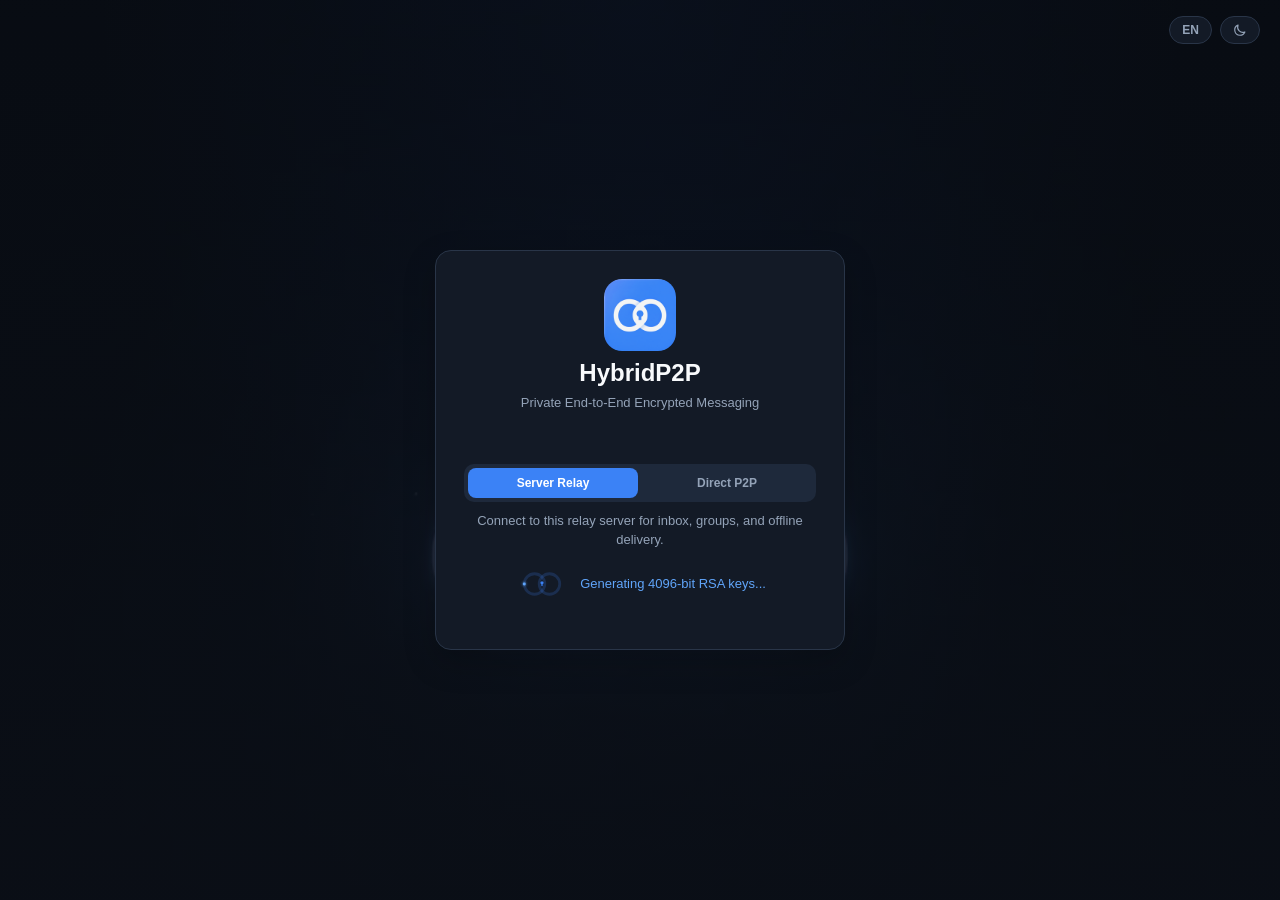
==== commit 24f2d679: "feat(web): chain loader for waiting states (L2)" ====
--- a/static/index.html
+++ b/static/index.html
@@ -53,9 +53,9 @@
                 <p id="login-mode-hint" class="mode-hint" data-i18n="mode_server_hint">Connect to this relay server for inbox, groups, and offline delivery.</p>
 
                 <div id="loading-keys-section" class="hidden" style="margin-bottom: 20px;">
-                    <div style="display: flex; align-items: center; justify-content: center; gap: 10px; color: var(--accent-hover);">
-                        <div class="spinner"></div>
-                        <span id="key-gen-status-text" style="font-size: 13px;" data-i18n="generating_keys">Generating 4096-bit RSA keys...</span>
+                    <div class="loading-line center">
+                        <span class="chain-loader" data-loader></span>
+                        <span id="key-gen-status-text" data-i18n="generating_keys">Generating 4096-bit RSA keys...</span>
                     </div>
                 </div>
 
@@ -457,8 +457,8 @@
                 </div>
                 <button id="p2p-gen-offer-btn" class="btn" style="margin-bottom: 8px;" data-i18n="p2p_step1">1. Create Invite Code</button>
 
-                <div id="p2p-caller-loading" class="hidden" style="display: flex; align-items: center; gap: 8px; margin-bottom: 8px; color: var(--accent-hover);">
-                    <div class="spinner" style="width: 16px; height: 16px; border: 2px solid transparent; border-top-color: var(--accent-color); border-radius: 50%; animation: spin 1s linear infinite;"></div>
+                <div id="p2p-caller-loading" class="loading-line hidden">
+                    <span class="chain-loader sm" data-loader></span>
                     <span style="font-size: 12px;">Preparing direct route (2–5s)...</span>
                 </div>
 
@@ -485,8 +485,8 @@
                 </div>
                 <button id="p2p-gen-answer-btn" class="btn" style="margin-bottom: 8px;" data-i18n="p2p_join_step2">2. Accept &amp; Generate Answer</button>
 
-                <div id="p2p-callee-loading" class="hidden" style="display: flex; align-items: center; gap: 8px; margin-bottom: 8px; color: var(--accent-hover);">
-                    <div class="spinner" style="width: 16px; height: 16px; border: 2px solid transparent; border-top-color: var(--accent-color); border-radius: 50%; animation: spin 1s linear infinite;"></div>
+                <div id="p2p-callee-loading" class="loading-line hidden">
+                    <span class="chain-loader sm" data-loader></span>
                     <span style="font-size: 12px;">Preparing direct route (2–5s)...</span>
                 </div>
 
@@ -600,6 +600,18 @@
         </div>
     </div>
 
+    <!-- Marka yükleyicisi (L2): app.js bu şablonu [data-loader] yer tutucularına kopyalar; animasyon yalnızca CSS -->
+    <template id="tpl-chain-loader">
+        <svg viewBox="0 0 120 72" aria-hidden="true" focusable="false">
+            <circle class="cl-track" cx="44" cy="36" r="22"/>
+            <circle class="cl-track" cx="76" cy="36" r="22"/>
+            <circle class="cl-fill cl-l" cx="44" cy="36" r="22"/>
+            <circle class="cl-fill cl-r" cx="76" cy="36" r="22"/>
+            <circle class="cl-key" cx="60" cy="33.4" r="3.4"/>
+            <rect class="cl-key" x="58.6" y="34" width="2.8" height="6.6" rx=".6"/>
+            <circle class="cl-dot" r="3.2"/>
+        </svg>
+    </template>
     <script type="module" src="./js/app.js"></script>
 </body>
 </html>
--- a/static/css/styles.css
+++ b/static/css/styles.css
@@ -20,6 +20,8 @@
     --system-bubble-bg: rgba(30, 41, 59, 0.75);
     --subtle-border: rgba(255, 255, 255, 0.06);
     --login-glow: rgba(37, 99, 235, 0.14);
+    --login-overlay-top: rgba(11, 15, 23, 0.72);
+    --login-overlay-bottom: rgba(11, 15, 23, 0.92);
     --danger: #ef4444;
     color-scheme: dark;
 }
@@ -41,6 +43,8 @@
     --system-bubble-bg: rgba(226, 232, 240, 0.85);
     --subtle-border: rgba(15, 23, 42, 0.06);
     --login-glow: rgba(37, 99, 235, 0.08);
+    --login-overlay-top: rgba(248, 250, 252, 0.88);
+    --login-overlay-bottom: rgba(248, 250, 252, 0.96);
     color-scheme: light;
 }
 
@@ -91,7 +95,9 @@
     overflow-y: auto;
     position: relative;
     background:
+        linear-gradient(to bottom, var(--login-overlay-top) 0%, var(--login-overlay-bottom) 100%),
         radial-gradient(ellipse at 50% 0%, var(--login-glow) 0%, transparent 60%),
+        url("../brand/splash.webp") center top / cover no-repeat,
         var(--bg-color);
 }
 
@@ -297,7 +303,7 @@
 }
 
 /* ── Main Chat Screen ── */
-#chat-screen {
+#chat-screen.active {
     display: flex;
     width: 100%;
     height: 100%;
@@ -1462,3 +1468,32 @@
         padding: 10px 12px;
     }
 }
+
+/* ── Marka yükleyicisi (L2): iç içe iki halka + anahtar deliği; yalnızca SVG + CSS ──
+   Bütün bekleme durumlarında (anahtar üretimi, giriş/bağlanma, P2P kodu hazırlama) kullanılır.
+   İşaretleme: <span class="chain-loader" data-loader></span> → app.js #tpl-chain-loader'ı kopyalar. */
+.chain-loader { display: inline-block; flex: none; width: 56px; height: 34px; color: var(--accent-color); vertical-align: middle; }
+.chain-loader.sm { width: 30px; height: 18px; }
+.btn .chain-loader { color: inherit; }
+.chain-loader svg { display: block; width: 100%; height: 100%; overflow: visible; }
+.cl-track { fill: none; stroke: currentColor; stroke-width: 6; opacity: .2; }
+.cl-fill { fill: none; stroke: currentColor; stroke-width: 6; stroke-linecap: round;
+           stroke-dasharray: 138.3; stroke-dashoffset: 138.3; transform-box: fill-box; transform-origin: center;
+           animation: cl-fill 2.8s ease-in-out infinite, cl-turn 9s linear infinite; }
+.cl-r { animation-delay: .7s, 0s; }
+.cl-key { fill: currentColor; }
+.cl-dot { fill: var(--accent-hover); filter: drop-shadow(0 0 3px var(--accent-hover));
+          offset-path: path("M22 36A22 22 0 0 1 60 20.9A22 22 0 0 1 98 36"); offset-rotate: 0deg;
+          animation: cl-dot 2.8s ease-in-out infinite; }
+@keyframes cl-fill { 0% { stroke-dashoffset: 138.3; } 50% { stroke-dashoffset: 0; } 100% { stroke-dashoffset: -138.3; } }
+@keyframes cl-turn { to { transform: rotate(360deg); } }
+@keyframes cl-dot { 0% { offset-distance: 0%; opacity: 0; } 15%, 85% { opacity: 1; } 100% { offset-distance: 100%; opacity: 0; } }
+@keyframes cl-pulse { 50% { opacity: .45; } }
+@media (prefers-reduced-motion: reduce) {
+    .chain-loader { animation: cl-pulse 3s ease-in-out infinite; }
+    .chain-loader * { animation: none !important; }
+    .cl-fill { stroke-dashoffset: 0; }
+    .cl-dot { display: none; }
+}
+.loading-line { display: flex; align-items: center; gap: 10px; margin-bottom: 8px; color: var(--accent-hover); font-size: 12px; }
+.loading-line.center { justify-content: center; font-size: 13px; }
